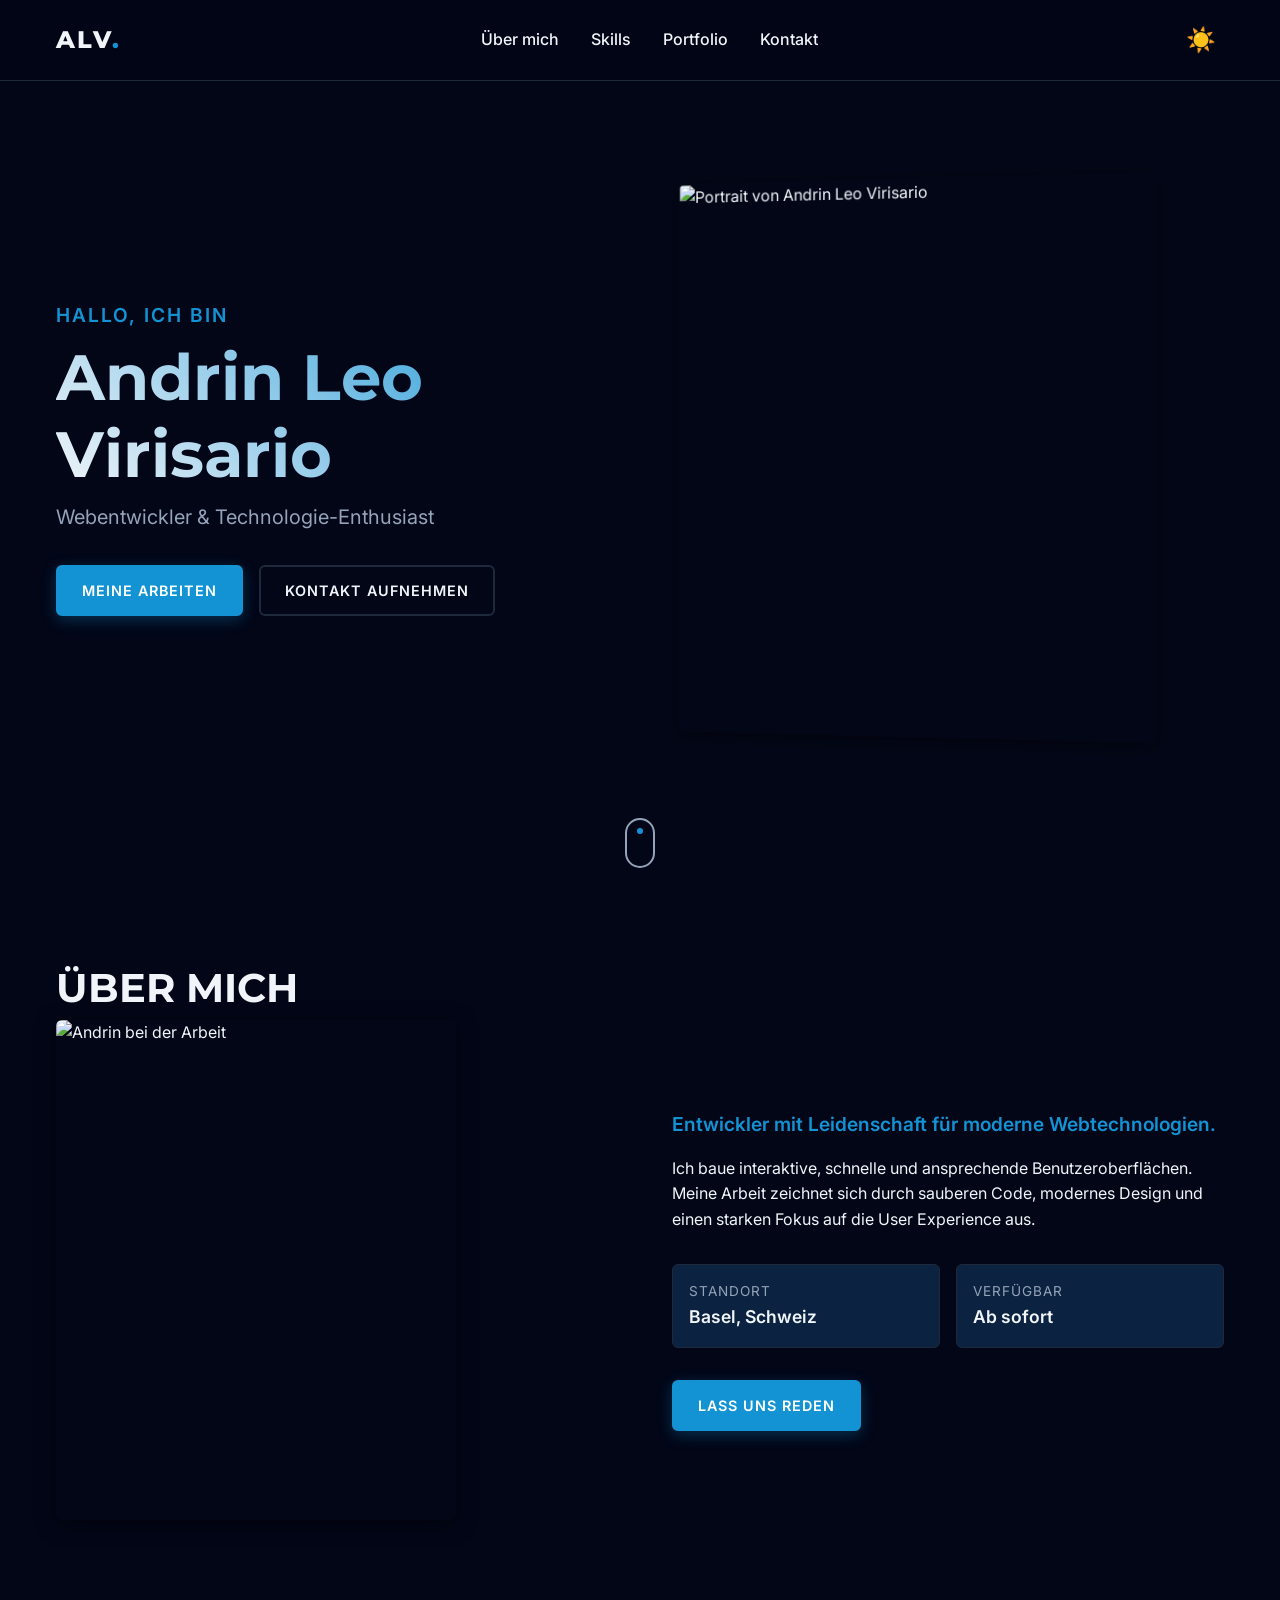
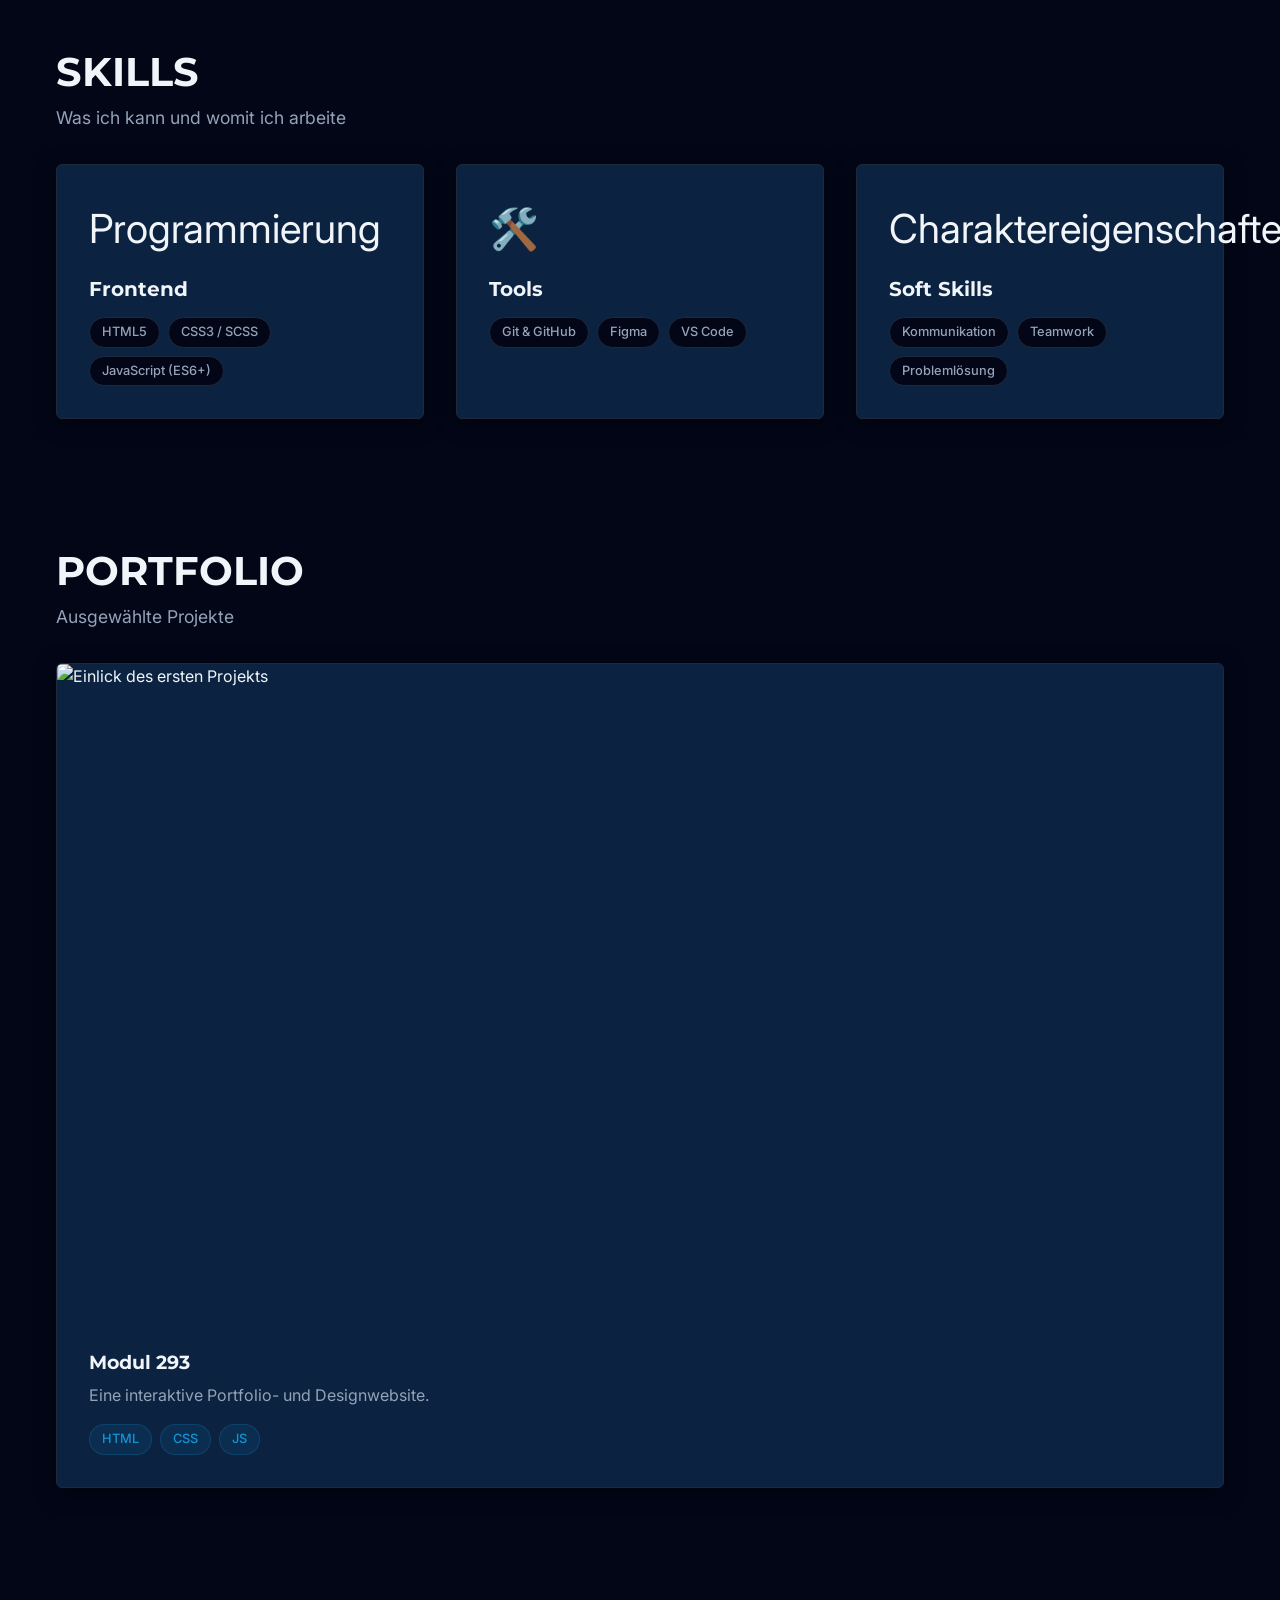
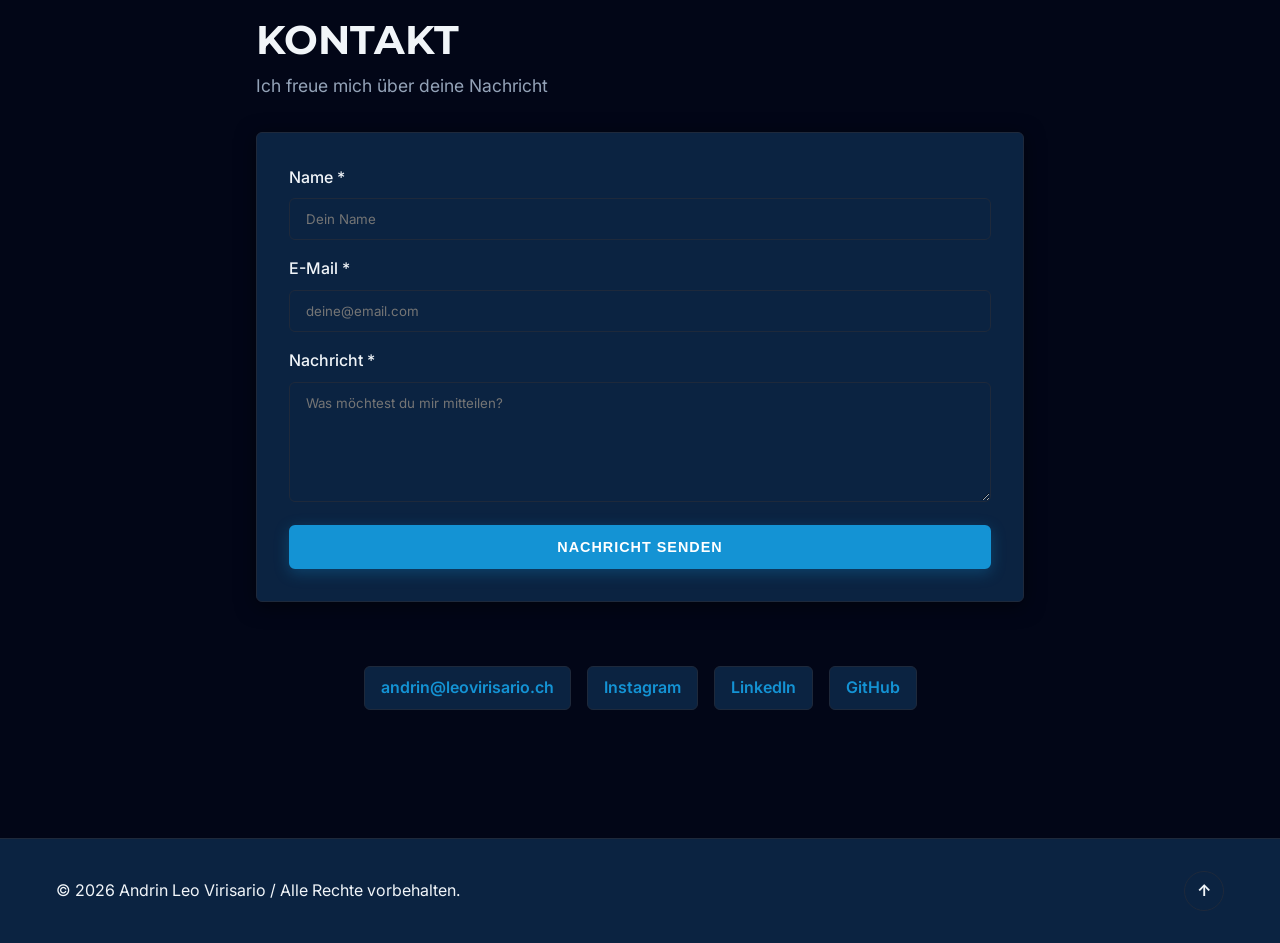
==== index.html @ 6dccd71b "update hero image and adjust styles" ====
<!DOCTYPE html>
<html lang="de">
  <head>
    <meta charset="UTF-8" />
    <meta name="viewport" content="width=device-width, initial-scale=1.0" />
    <meta name="description" content="Portrait Website über Andrin Leo Virisario" />
    <meta name="author" content="Andrin Leo Virisario" />

    <meta property="og:title" content="Andrin Leo Virisario | Portfolio" />
    <meta property="og:description" content="Die Maschine aus der Schweiz!" />
    <meta property="og:image" content="assets/images/icons/og-image.jpg" />
    <meta property="og:type" content="website" />

    <title>Andrin Leo Virisario</title>

    <link rel="preconnect" href="https://fonts.googleapis.com">
    <link rel="preconnect" href="https://fonts.gstatic.com" crossorigin>
    <link href="https://fonts.googleapis.com/css2?family=Inter:wght@400;500;600&family=Montserrat:wght@700;800&display=swap" rel="stylesheet">

    <link rel="icon" href="assets/images/icons/logo.png" />

    <link rel="stylesheet" href="css/base.css" />
    <link rel="stylesheet" href="css/layout.css" />
    <link rel="stylesheet" href="css/components.css" />
    <link rel="stylesheet" href="css/sections.css" />
    <link rel="stylesheet" href="css/animations.css" />
    <link rel="stylesheet" href="css/responsive.css" />
  </head>

  <body data-theme="dark">

    <header class="site-header" id="site-header">
      <nav class="nav" aria-label="Hauptnavigation">
        <a href="#hero" class="nav__logo">ALV</a>
        <ul class="nav__links" role="list">
          <li><a href="#about" class="nav__link">Über mich</a></li>
          <li><a href="#skills" class="nav__link">Skills</a></li>
          <li><a href="#portfolio" class="nav__link">Portfolio</a></li>
          <li><a href="#contact" class="nav__link">Kontakt</a></li>
        </ul>
        <button
          class="nav__theme-toggle"
          aria-label="Theme wechseln"
          id="themeToggle"
        >
          🌙
        </button>
        <button
          class="nav__burger"
          aria-label="Menü öffnen"
          aria-expanded="false"
          id="burgerBtn"
        >
          <span></span><span></span><span></span>
        </button>
      </nav>
    </header>

    <main id="main-content">

      <section class="section section--hero" id="hero" aria-label="Willkommen!">
        <div class="container">
          <div class="hero__content">
            <span class="hero__greeting reveal">Hallo, ich bin</span>
            <h1 class="hero__title reveal reveal--delay-1">
              Andrin Leo Virisario
            </h1>
            <p class="hero__subtitle reveal reveal--delay-2">
              Webentwickler & Technologie-Enthusiast
            </p>
            <div class="hero__actions reveal reveal--delay-3">
              <a href="#portfolio" class="btn btn--primary">Meine Arbeiten</a>
              <a href="#contact" class="btn btn--outline">Kontakt aufnehmen</a>
            </div>
          </div>
          <div class="hero__image reveal reveal--delay-2">
            <img
              src="assets/images/portrait/hero.png"
              alt="Portrait von Andrin Leo Virisario"
              loading="eager"
              width="480"
              height="560"
            />
          </div>
        </div>
        <a
          href="#about"
          class="hero__scroll-hint"
          aria-label="Nach unten scrollen"
        >
          <span class="scroll-arrow"></span>
        </a>
      </section>

      <section class="section section--about" id="about" aria-label="Über mich">
        <div class="container">
          <h2 class="section__title reveal">Über mich</h2>
          <div class="about__grid">
            <div class="about__image reveal">
              <img
                src="assets/images/portrait/about.png"
                alt="Andrin bei der Arbeit"
                loading="lazy"
                width="400"
                height="500"
              />
            </div>
            <div class="about__text reveal reveal--delay-1">
              <p class="about__lead">Entwickler mit Leidenschaft für moderne Webtechnologien.</p>
              <p>
                Ich baue interaktive, schnelle und ansprechende Benutzeroberflächen. Meine Arbeit zeichnet sich durch sauberen Code, modernes Design und einen starken Fokus auf die User Experience aus.
              </p>
              <ul class="about__facts" role="list">
                <li class="about__fact">
                  <span class="about__fact-label">Standort</span>
                  <span class="about__fact-value">Basel, Schweiz</span>
                </li>
                <li class="about__fact">
                  <span class="about__fact-label">Verfügbar</span>
                  <span class="about__fact-value">Ab sofort</span>
                </li>
              </ul>
              <a href="#contact" class="btn btn--primary">Lass uns reden</a>
            </div>
          </div>
        </div>
      </section>

      <section
        class="section section--skills"
        id="skills"
        aria-label="Meine Fähigkeiten"
      >
        <div class="container">
          <h2 class="section__title reveal">Skills</h2>
          <p class="section__subtitle reveal">
            Was ich kann und womit ich arbeite
          </p>
          <div class="skills__grid">
            <article class="skill-card reveal">
              <div class="skill-card__icon" aria-hidden="true">Programmierung</div>
              <h3 class="skill-card__title">Frontend</h3>
              <ul class="skill-card__tags" role="list">
                <li class="tag">HTML5</li>
                <li class="tag">CSS3 / SCSS</li>
                <li class="tag">JavaScript (ES6+)</li>
              </ul>
            </article>

            <article class="skill-card reveal reveal--delay-1">
              <div class="skill-card__icon" aria-hidden="true">🛠️</div>
              <h3 class="skill-card__title">Tools</h3>
              <ul class="skill-card__tags" role="list">
                <li class="tag">Git & GitHub</li>
                <li class="tag">Figma</li>
                <li class="tag">VS Code</li>
              </ul>
            </article>

            <article class="skill-card reveal reveal--delay-2">
              <div class="skill-card__icon" aria-hidden="true">Charaktereigenschaften</div>
              <h3 class="skill-card__title">Soft Skills</h3>
              <ul class="skill-card__tags" role="list">
                <li class="tag">Kommunikation</li>
                <li class="tag">Teamwork</li>
                <li class="tag">Problemlösung</li>
              </ul>
            </article>
          </div>
        </div>
      </section>

      <section
        class="section section--portfolio"
        id="portfolio"
        aria-label="Meine Projekte"
      >
        <div class="container">
          <h2 class="section__title reveal">Portfolio</h2>
          <p class="section__subtitle reveal">Ausgewählte Projekte</p>
          <div class="portfolio__grid">
            <article class="project-card reveal">
              <div class="project-card__image">
                <img
                  src="assets/images/projects/project1.png"
                  alt="Einlick des ersten Projekts"
                  loading="lazy"
                  width="600"
                  height="400"
                />
                <div class="project-card__overlay">
                  <a
                    href="#"
                    class="btn btn--outline btn--small"
                    target="_blank"
                    rel="noopener noreferrer"
                    >Live ansehen</a
                  >
                  <a
                    href="#"
                    class="btn btn--ghost btn--small"
                    target="_blank"
                    rel="noopener noreferrer"
                    >GitHub</a
                  >
                </div>
              </div>
              <div class="project-card__body">
                <h3 class="project-card__title">Modul 293</h3>
                <p class="project-card__desc">
                  Eine interaktive Portfolio- und Designwebsite.
                </p>
                <ul class="project-card__tags" role="list">
                  <li class="tag tag--accent">HTML</li>
                  <li class="tag tag--accent">CSS</li>
                  <li class="tag tag--accent">JS</li>
                </ul>
              </div>
            </article>
          </div>
        </div>
      </section>

      <section
        class="section section--contact"
        id="contact"
        aria-label="Kontaktformular"
      >
        <div class="container container--narrow">
          <h2 class="section__title reveal">Kontakt</h2>
          <p class="section__subtitle reveal">
            Ich freue mich über deine Nachricht
          </p>

          <form class="contact-form reveal" id="contactForm" novalidate>
            <div class="form-group">
              <label class="form-label" for="name">Name *</label>
              <input
                class="form-input"
                type="text"
                id="name"
                name="name"
                required
                autocomplete="name"
                placeholder="Dein Name"
              />
              <span class="form-error" aria-live="polite"></span>
            </div>

            <div class="form-group">
              <label class="form-label" for="email">E-Mail *</label>
              <input
                class="form-input"
                type="email"
                id="email"
                name="email"
                required
                autocomplete="email"
                placeholder="deine@email.com"
              />
              <span class="form-error" aria-live="polite"></span>
            </div>

            <div class="form-group">
              <label class="form-label" for="message">Nachricht *</label>
              <textarea
                class="form-input form-input--textarea"
                id="message"
                name="message"
                required
                rows="5"
                placeholder="Was möchtest du mir mitteilen?"
              ></textarea>
              <span class="form-error" aria-live="polite"></span>
            </div>

            <button
              class="btn btn--primary btn--full"
              type="submit"
              id="submitBtn"
            >
              Nachricht senden
            </button>
            <p class="form-success" id="formSuccess" aria-live="polite" hidden>
              Danke! Ich melde mich bald.
            </p>
          </form>

          <div class="contact__links reveal">
            <a
              href="mailto:andrin@leovirisario.ch"
              class="contact__link"
              aria-label="E-Mail senden"
              >andrin@leovirisario.ch</a
            >
            <a
              href="https://instagram.com/andrinlv"
              class="contact__link"
              target="_blank"
              rel="noopener noreferrer"
              aria-label="Instagram Profil"
              >Instagram</a
            >
            <a
              href="https://linkedin.com/in/andrinlv"
              class="contact__link"
              target="_blank"
              rel="noopener noreferrer"
              aria-label="LinkedIn Profil"
              >LinkedIn</a
            >
            <a
              href="https://github.com/andrinlv"
              class="contact__link"
              target="_blank"
              rel="noopener noreferrer"
              aria-label="GitHub Profil"
              >GitHub</a
            >
          </div>
        </div>
      </section>
    </main>

    <footer class="site-footer">
      <div class="container">
        <p class="site-footer__copy">
          &copy; <span id="currentYear"></span> Andrin Leo Virisario / Alle Rechte vorbehalten.
        </p>
        <a
          href="#hero"
          class="site-footer__back-to-top"
          aria-label="Zurück nach oben"
          >↑</a
        >
      </div>
    </footer>

    <script type="module" src="js/main.js"></script>
  </body>
</html>
---- css/base.css ----
:root {
  /* Helles Theme (Standard) */
  --color-bg: #f8fafc;
  --color-text: #0f172a;
  --color-text-muted: #475569;
  
  /* Farben aus dem ALV-Logo */
  --color-primary: #1493d4; /* Leuchtendes Cyan/Blau */
  --color-primary-dark: #0b7bb5;
  --color-secondary: #0b2341; /* Dunkelblau aus dem Rand */
  
  --color-surface: #ffffff;
  --color-border: #e2e8f0;
  --color-error: #ef4444;
  --color-success: #10b981;

  /* Typografie */
  --font-main: 'Inter', sans-serif;
  --font-heading: 'Montserrat', sans-serif;

  /* Abstände */
  --space-sm: 0.5rem;
  --space-md: 1rem;
  --space-lg: 2rem;
  --space-xl: 4rem;

  /* Layout & Effekte */
  --radius: 6px;
  --shadow: 0 4px 20px rgba(11, 35, 65, 0.08);
  --shadow-hover: 0 10px 25px rgba(20, 147, 212, 0.2);
  --transition: all 0.3s ease;
}

[data-theme="dark"] {
  /* Dunkles Theme (Passt extrem gut zum Logo) */
  --color-bg: #020617; /* Fast Schwarz/Tiefblau */
  --color-text: #f1f5f9;
  --color-text-muted: #94a3b8;
  --color-surface: #0b2341; /* Logo Dunkelblau für Karten */
  --color-border: #1e293b;
  --shadow: 0 4px 20px rgba(0, 0, 0, 0.5);
  --shadow-hover: 0 10px 25px rgba(20, 147, 212, 0.3);
}

* {
  box-sizing: border-box;
  margin: 0;
  padding: 0;
}

html {
  scroll-behavior: smooth;
  scroll-padding-top: 80px; /* Wegen fixed Header */
}

body {
  font-family: var(--font-main);
  background-color: var(--color-bg);
  color: var(--color-text);
  line-height: 1.6;
  transition: background-color var(--transition), color var(--transition);
}

h1, h2, h3, h4 {
  font-family: var(--font-heading);
  line-height: 1.2;
  color: var(--color-text);
}

a {
  color: var(--color-primary);
  text-decoration: none;
  transition: var(--transition);
}

img {
  max-width: 100%;
  height: auto;
  display: block;
}

ul[role="list"] {
  list-style: none;
}
---- css/layout.css ----
.container {
  width: 100%;
  max-width: 1200px;
  margin: 0 auto;
  padding: 0 var(--space-md);
}

.container--narrow {
  max-width: 800px;
}

/* Header & Navigation */
.site-header {
  position: fixed;
  top: 0;
  left: 0;
  width: 100%;
  background: rgba(var(--color-bg), 0.8);
  backdrop-filter: blur(10px);
  -webkit-backdrop-filter: blur(10px);
  border-bottom: 1px solid var(--color-border);
  z-index: 1000;
  transition: background-color var(--transition);
}

[data-theme="dark"] .site-header {
  background: rgba(2, 6, 23, 0.85); /* Hardcoded für besseren Blur im Darkmode */
}

.nav {
  display: flex;
  align-items: center;
  justify-content: space-between;
  height: 80px;
  max-width: 1200px;
  margin: 0 auto;
  padding: 0 var(--space-md);
}

.nav__logo {
  font-family: var(--font-heading);
  font-size: 1.5rem;
  font-weight: 800;
  color: var(--color-text);
  text-transform: uppercase;
  letter-spacing: 2px;
}

.nav__logo::after {
  content: '.';
  color: var(--color-primary);
}

.nav__links {
  display: flex;
  gap: var(--space-lg);
}

.nav__link {
  color: var(--color-text);
  font-weight: 500;
  position: relative;
}

.nav__link::after {
  content: '';
  position: absolute;
  width: 0;
  height: 2px;
  bottom: -4px;
  left: 0;
  background-color: var(--color-primary);
  transition: var(--transition);
}

.nav__link:hover::after {
  width: 100%;
}

.nav__theme-toggle {
  background: none;
  border: none;
  font-size: 1.5rem;
  cursor: pointer;
  padding: var(--space-sm);
  color: var(--color-text);
  transition: transform var(--transition);
}

.nav__theme-toggle:hover {
  transform: rotate(15deg) scale(1.1);
}

.nav__burger {
  display: none;
  background: none;
  border: none;
  cursor: pointer;
  padding: 0.5rem;
  z-index: 1001;
}

.nav__burger span {
  display: block;
  width: 25px;
  height: 2px;
  background-color: var(--color-text);
  margin: 5px 0;
  transition: var(--transition);
}

/* Footer */
.site-footer {
  background-color: var(--color-surface);
  border-top: 1px solid var(--color-border);
  padding: var(--space-lg) 0;
  text-align: center;
  margin-top: var(--space-xl);
}

.site-footer .container {
  display: flex;
  justify-content: space-between;
  align-items: center;
  flex-wrap: wrap;
  gap: var(--space-md);
}

.site-footer__back-to-top {
  display: inline-flex;
  align-items: center;
  justify-content: center;
  width: 40px;
  height: 40px;
  background: var(--color-surface);
  border: 1px solid var(--color-border);
  border-radius: 50%;
  color: var(--color-text);
  font-weight: bold;
}

.site-footer__back-to-top:hover {
  background: var(--color-primary);
  color: #fff;
  border-color: var(--color-primary);
}

/* Header, wenn gescrollt wurde */
.site-header--scrolled {
  box-shadow: 0 4px 20px rgba(0, 0, 0, 0.1);
}

/* Aktiver Link in der Navigation */
.nav__link--active::after {
  width: 100%;
}
.nav__link--active {
  color: var(--color-primary);
}

/* Scrollen verhindern, wenn Mobile Menü offen ist */
body.menu-open {
  overflow: hidden;
}
---- css/components.css ----
/* Buttons */
.btn {
  display: inline-flex;
  align-items: center;
  justify-content: center;
  padding: 0.75rem 1.5rem;
  font-weight: 600;
  border-radius: var(--radius);
  cursor: pointer;
  transition: var(--transition);
  text-transform: uppercase;
  letter-spacing: 1px;
  font-size: 0.9rem;
}

.btn--primary {
  background-color: var(--color-primary);
  color: #ffffff;
  border: 2px solid var(--color-primary);
  box-shadow: 0 4px 15px rgba(20, 147, 212, 0.3);
}

.btn--primary:hover {
  background-color: transparent;
  color: var(--color-primary);
  box-shadow: none;
}

.btn--outline {
  background-color: transparent;
  color: var(--color-text);
  border: 2px solid var(--color-border);
}

.btn--outline:hover {
  border-color: var(--color-primary);
  color: var(--color-primary);
}

.btn--ghost {
  background: rgba(255, 255, 255, 0.1);
  color: #fff;
  backdrop-filter: blur(4px);
}

.btn--ghost:hover {
  background: var(--color-primary);
}

.btn--small {
  padding: 0.5rem 1rem;
  font-size: 0.8rem;
}

.btn--full {
  width: 100%;
}

/* Tags */
.tag {
  background-color: var(--color-bg);
  color: var(--color-text-muted);
  padding: 0.25rem 0.75rem;
  border-radius: 20px;
  font-size: 0.8rem;
  font-weight: 500;
  border: 1px solid var(--color-border);
}

.tag--accent {
  background-color: rgba(20, 147, 212, 0.1);
  color: var(--color-primary);
  border-color: rgba(20, 147, 212, 0.2);
}

/* Formulare */
.form-group {
  margin-bottom: var(--space-md);
}

.form-label {
  display: block;
  margin-bottom: 0.5rem;
  font-weight: 500;
  color: var(--color-text);
}

.form-input {
  width: 100%;
  padding: 0.75rem 1rem;
  background-color: var(--color-surface);
  border: 1px solid var(--color-border);
  border-radius: var(--radius);
  color: var(--color-text);
  font-family: var(--font-main);
  transition: var(--transition);
}

.form-input:focus {
  outline: none;
  border-color: var(--color-primary);
  box-shadow: 0 0 0 3px rgba(20, 147, 212, 0.2);
}

.form-input--textarea {
  resize: vertical;
  min-height: 120px;
}

.form-error {
  color: var(--color-error);
  font-size: 0.85rem;
  margin-top: 0.25rem;
  display: block;
}
---- css/sections.css ----
.section {
  padding: var(--space-xl) 0;
}

.section__title {
  font-size: 2.5rem;
  margin-bottom: var(--space-sm);
  text-transform: uppercase;
}

.section__subtitle {
  color: var(--color-text-muted);
  font-size: 1.1rem;
  margin-bottom: var(--space-lg);
}

/* Hero Section */
.section--hero {
  min-height: 100vh;
  display: flex;
  align-items: center;
  position: relative;
  padding-top: 80px;
}

.section--hero .container {
  display: grid;
  grid-template-columns: 1fr 1fr;
  gap: var(--space-xl);
  align-items: center;
}

.hero__greeting {
  color: var(--color-primary);
  font-weight: 600;
  font-size: 1.2rem;
  display: block;
  margin-bottom: 0.5rem;
  text-transform: uppercase;
  letter-spacing: 2px;
}

.hero__title {
  font-size: clamp(2.5rem, 5vw, 4.5rem);
  margin-bottom: var(--space-sm);
  background: linear-gradient(45deg, var(--color-text), var(--color-primary));
  -webkit-background-clip: text;
  -webkit-text-fill-color: transparent;
}

.hero__subtitle {
  font-size: 1.25rem;
  color: var(--color-text-muted);
  margin-bottom: var(--space-lg);
  max-width: 500px;
}

.hero__actions {
  display: flex;
  gap: var(--space-md);
}

.hero__image img {
  border-radius: var(--radius);
  box-shadow: var(--shadow);
  transform: perspective(1000px) rotateY(-5deg);
  transition: var(--transition);
  border: 2px solid transparent;
}

.hero__image:hover img {
  transform: perspective(1000px) rotateY(0deg) scale(1.02);
  border-color: var(--color-primary);
}

.scroll-arrow {
  position: absolute;
  bottom: 2rem;
  left: 50%;
  transform: translateX(-50%);
  width: 30px;
  height: 50px;
  border: 2px solid var(--color-text-muted);
  border-radius: 15px;
}

.scroll-arrow::before {
  content: '';
  position: absolute;
  top: 8px;
  left: 50%;
  width: 6px;
  height: 6px;
  background: var(--color-primary);
  border-radius: 50%;
  transform: translateX(-50%);
  animation: scrollBounce 2s infinite;
}

/* About Section */
.about__grid {
  display: grid;
  grid-template-columns: 1fr 1fr;
  gap: var(--space-xl);
  align-items: center;
}

.about__image img {
  border-radius: var(--radius);
  box-shadow: var(--shadow);
}

.about__lead {
  font-size: 1.2rem;
  font-weight: 600;
  color: var(--color-primary);
  margin-bottom: var(--space-md);
}

.about__facts {
  margin: var(--space-lg) 0;
  display: grid;
  grid-template-columns: 1fr 1fr;
  gap: var(--space-md);
}

.about__fact {
  display: flex;
  flex-direction: column;
  padding: var(--space-md);
  background: var(--color-surface);
  border-radius: var(--radius);
  border: 1px solid var(--color-border);
}

.about__fact-label {
  font-size: 0.85rem;
  color: var(--color-text-muted);
  text-transform: uppercase;
  letter-spacing: 1px;
}

.about__fact-value {
  font-weight: 600;
  font-size: 1.1rem;
}

/* Skills Section */
.skills__grid {
  display: grid;
  grid-template-columns: repeat(auto-fit, minmax(280px, 1fr));
  gap: var(--space-lg);
}

.skill-card {
  background: var(--color-surface);
  padding: var(--space-lg);
  border-radius: var(--radius);
  border: 1px solid var(--color-border);
  box-shadow: var(--shadow);
  transition: var(--transition);
}

.skill-card:hover {
  transform: translateY(-10px);
  box-shadow: var(--shadow-hover);
  border-color: var(--color-primary);
}

.skill-card__icon {
  font-size: 2.5rem;
  margin-bottom: var(--space-md);
}

.skill-card__title {
  margin-bottom: var(--space-md);
  font-size: 1.25rem;
}

.skill-card__tags {
  display: flex;
  flex-wrap: wrap;
  gap: var(--space-sm);
}

/* Portfolio Section */
.portfolio__grid {
  display: grid;
  grid-template-columns: repeat(auto-fit, minmax(320px, 1fr));
  gap: var(--space-lg);
}

.project-card {
  background: var(--color-surface);
  border-radius: var(--radius);
  overflow: hidden;
  border: 1px solid var(--color-border);
  box-shadow: var(--shadow);
  transition: var(--transition);
}

.project-card:hover {
  transform: translateY(-10px);
  box-shadow: var(--shadow-hover);
}

.project-card__image {
  position: relative;
  overflow: hidden;
  aspect-ratio: 16/9;
}

.project-card__image img {
  width: 100%;
  height: 100%;
  object-fit: cover;
  transition: transform 0.5s ease;
}

.project-card:hover .project-card__image img {
  transform: scale(1.05);
}

.project-card__overlay {
  position: absolute;
  inset: 0;
  background: rgba(11, 35, 65, 0.9); /* Dunkelblau aus dem Logo */
  display: flex;
  align-items: center;
  justify-content: center;
  gap: var(--space-md);
  opacity: 0;
  transition: var(--transition);
}

.project-card:hover .project-card__overlay {
  opacity: 1;
}

.project-card__body {
  padding: var(--space-lg);
}

.project-card__title {
  margin-bottom: 0.5rem;
}

.project-card__desc {
  color: var(--color-text-muted);
  margin-bottom: var(--space-md);
}

.project-card__tags {
  display: flex;
  flex-wrap: wrap;
  gap: var(--space-sm);
}

/* Contact Section */
.contact-form {
  background: var(--color-surface);
  padding: var(--space-lg);
  border-radius: var(--radius);
  border: 1px solid var(--color-border);
  box-shadow: var(--shadow);
  margin-bottom: var(--space-xl);
}

.contact__links {
  display: flex;
  justify-content: center;
  gap: var(--space-md);
  flex-wrap: wrap;
}

.contact__link {
  font-weight: 600;
  padding: 0.5rem 1rem;
  border-radius: var(--radius);
  background: var(--color-surface);
  border: 1px solid var(--color-border);
}

.contact__link:hover {
  background: var(--color-primary);
  color: #fff;
  border-color: var(--color-primary);
}
---- css/animations.css ----
@keyframes scrollBounce {
  0%, 20%, 50%, 80%, 100% { transform: translate(-50%, 0); }
  40% { transform: translate(-50%, 15px); }
  60% { transform: translate(-50%, 7px); }
}

/* * JS Logik: Dein JS (in animations.js) sollte den Elementen mit der Klasse .reveal 
 * eine weitere Klasse (z.B. .active) hinzufügen, sobald sie in den Viewport scrollen.
 */
.reveal {
  opacity: 0;
  transform: translateY(30px);
  transition: all 0.8s cubic-bezier(0.5, 0, 0, 1);
}

.reveal.active {
  opacity: 1;
  transform: translateY(0);
}

.reveal--delay-1 { transition-delay: 0.1s; }
.reveal--delay-2 { transition-delay: 0.2s; }
.reveal--delay-3 { transition-delay: 0.3s; }
---- css/responsive.css ----
@media (max-width: 992px) {
  .section--hero .container,
  .about__grid {
    grid-template-columns: 1fr;
    text-align: center;
  }
  
  .hero__actions {
    justify-content: center;
  }
  
  .hero__image {
    max-width: 500px;
    margin: 0 auto;
  }
}

@media (max-width: 768px) {
  .nav__burger {
    display: block;
  }
  
  .nav__links {
    position: fixed;
    top: 80px;
    left: -100%;
    width: 100%;
    height: calc(100vh - 80px);
    background: var(--color-surface);
    flex-direction: column;
    align-items: center;
    justify-content: center;
    transition: var(--transition);
  }
  
  /* Wird via JS getoggled: document.querySelector('.nav__links').classList.toggle('nav-active') */
  .nav__links.nav-active {
    left: 0;
  }
  
  .section__title {
    font-size: 2rem;
  }
  
  .hero__title {
    font-size: 2.5rem;
  }
}
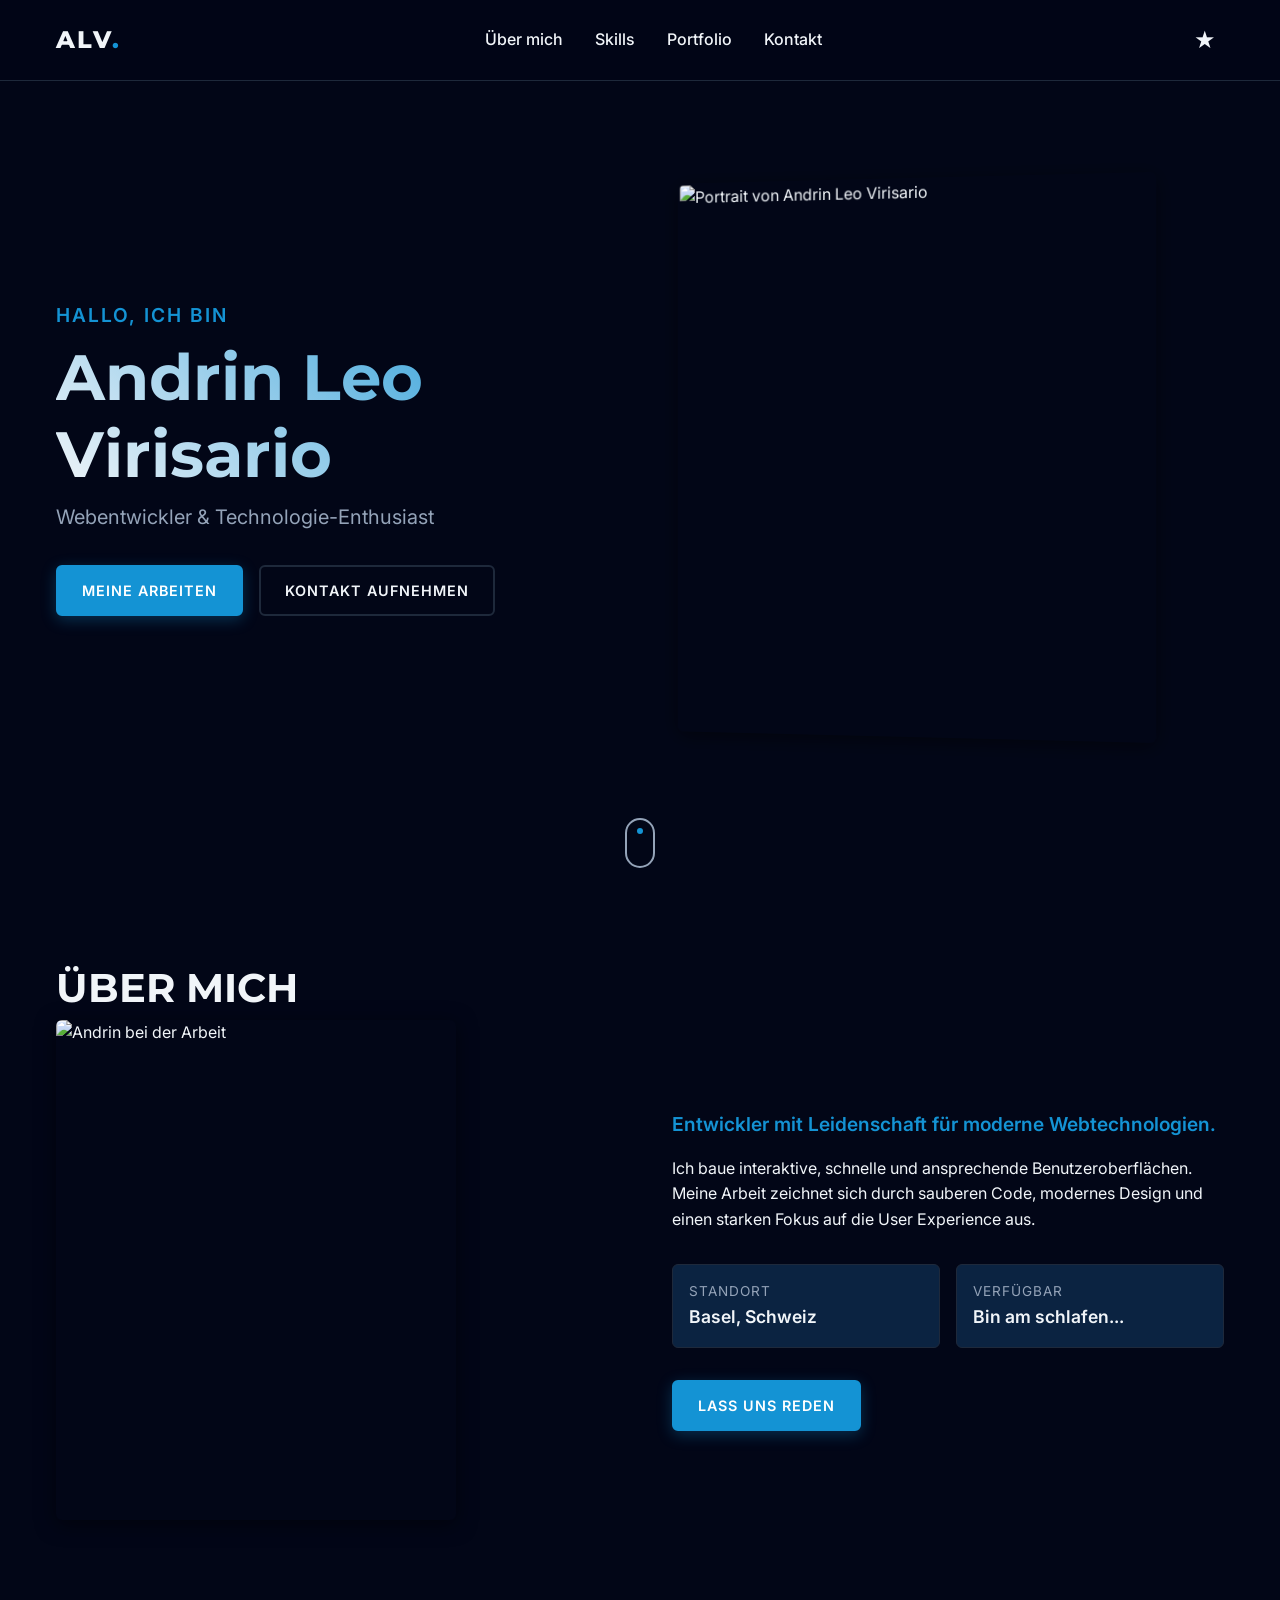
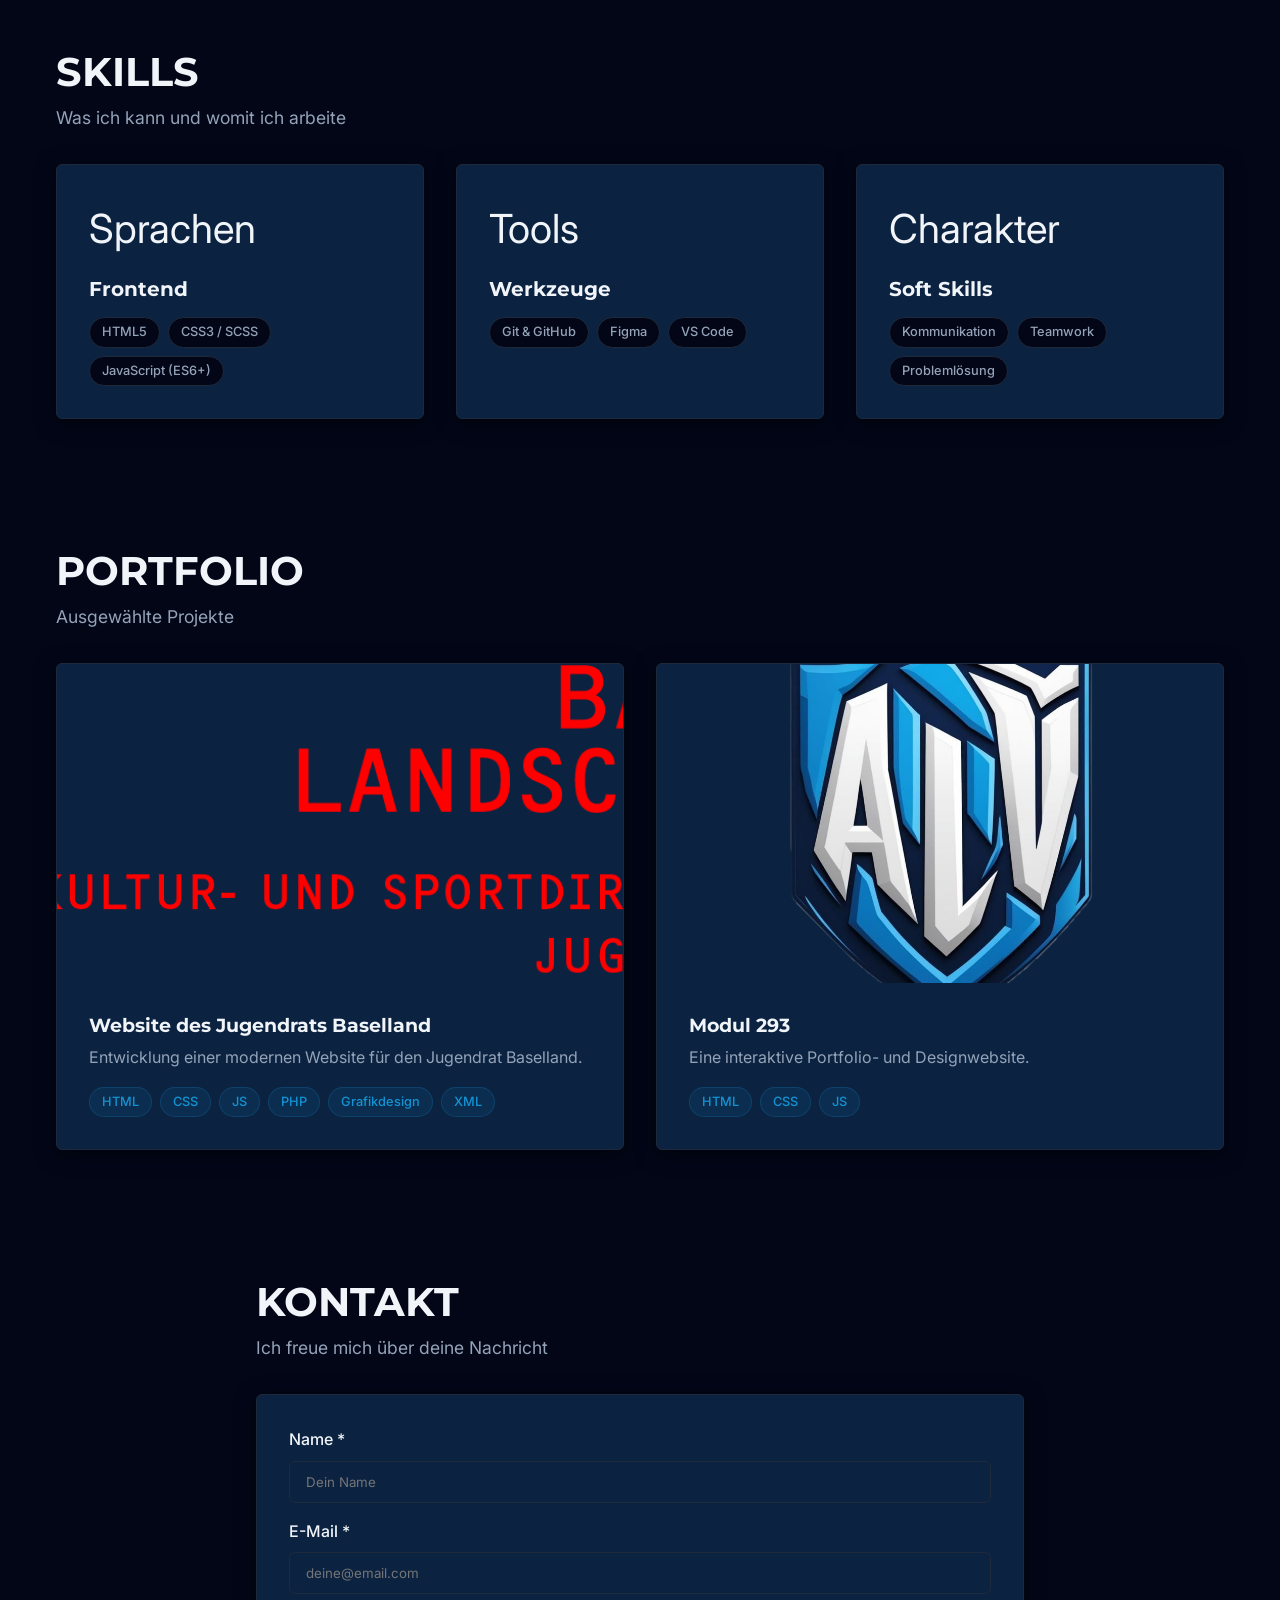
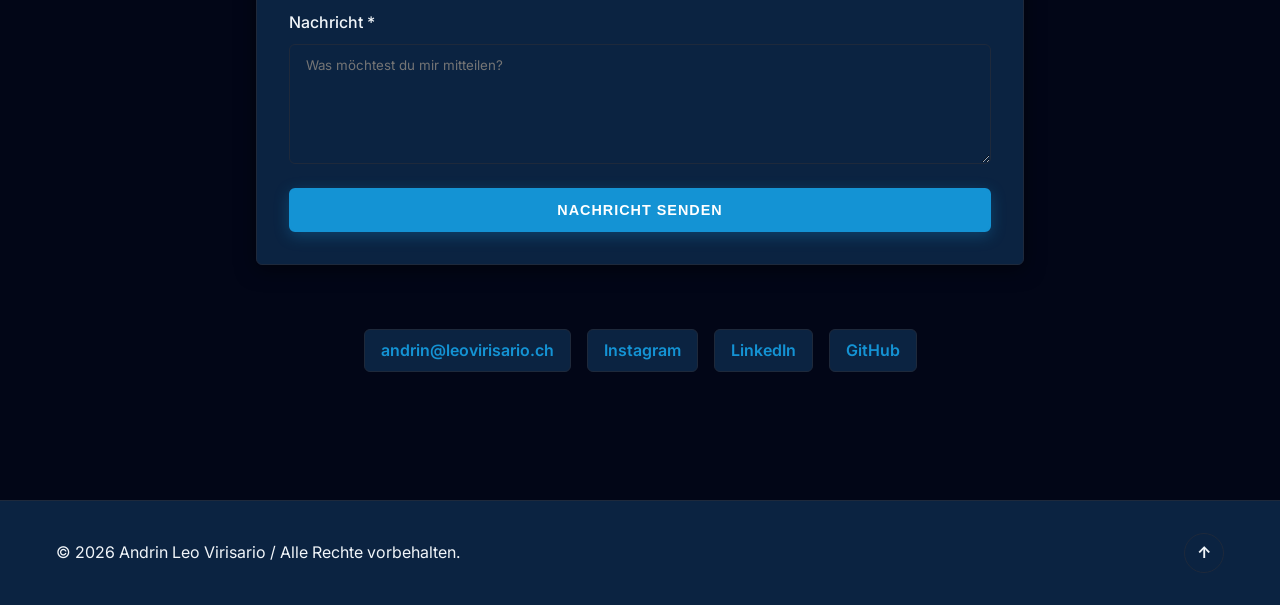
==== commit b674d4d9: "updated: assets/images/portrait/about.png" ====
--- a/index.html
+++ b/index.html
@@ -117,7 +117,7 @@
                 </li>
                 <li class="about__fact">
                   <span class="about__fact-label">Verfügbar</span>
-                  <span class="about__fact-value">Ab sofort</span>
+                  <span class="about__fact-value">Bin am schlafen...</span>
                 </li>
               </ul>
               <a href="#contact" class="btn btn--primary">Lass uns reden</a>
@@ -138,7 +138,7 @@
           </p>
           <div class="skills__grid">
             <article class="skill-card reveal">
-              <div class="skill-card__icon" aria-hidden="true">Programmierung</div>
+              <div class="skill-card__icon" aria-hidden="true">Sprachen</div>
               <h3 class="skill-card__title">Frontend</h3>
               <ul class="skill-card__tags" role="list">
                 <li class="tag">HTML5</li>
@@ -148,8 +148,8 @@
             </article>
 
             <article class="skill-card reveal reveal--delay-1">
-              <div class="skill-card__icon" aria-hidden="true">🛠️</div>
-              <h3 class="skill-card__title">Tools</h3>
+              <div class="skill-card__icon" aria-hidden="true">Tools</div>
+              <h3 class="skill-card__title">Werkzeuge</h3>
               <ul class="skill-card__tags" role="list">
                 <li class="tag">Git & GitHub</li>
                 <li class="tag">Figma</li>
@@ -158,7 +158,7 @@
             </article>
 
             <article class="skill-card reveal reveal--delay-2">
-              <div class="skill-card__icon" aria-hidden="true">Charaktereigenschaften</div>
+              <div class="skill-card__icon" aria-hidden="true">Charakter</div>
               <h3 class="skill-card__title">Soft Skills</h3>
               <ul class="skill-card__tags" role="list">
                 <li class="tag">Kommunikation</li>
@@ -170,56 +170,95 @@
         </div>
       </section>
 
-      <section
-        class="section section--portfolio"
-        id="portfolio"
-        aria-label="Meine Projekte"
-      >
-        <div class="container">
-          <h2 class="section__title reveal">Portfolio</h2>
-          <p class="section__subtitle reveal">Ausgewählte Projekte</p>
-          <div class="portfolio__grid">
-            <article class="project-card reveal">
-              <div class="project-card__image">
-                <img
-                  src="assets/images/projects/project1.png"
-                  alt="Einlick des ersten Projekts"
-                  loading="lazy"
-                  width="600"
-                  height="400"
-                />
-                <div class="project-card__overlay">
-                  <a
-                    href="#"
-                    class="btn btn--outline btn--small"
-                    target="_blank"
-                    rel="noopener noreferrer"
-                    >Live ansehen</a
-                  >
-                  <a
-                    href="#"
-                    class="btn btn--ghost btn--small"
-                    target="_blank"
-                    rel="noopener noreferrer"
-                    >GitHub</a
-                  >
-                </div>
-              </div>
-              <div class="project-card__body">
-                <h3 class="project-card__title">Modul 293</h3>
-                <p class="project-card__desc">
-                  Eine interaktive Portfolio- und Designwebsite.
-                </p>
-                <ul class="project-card__tags" role="list">
-                  <li class="tag tag--accent">HTML</li>
-                  <li class="tag tag--accent">CSS</li>
-                  <li class="tag tag--accent">JS</li>
-                </ul>
-              </div>
-            </article>
-          </div>
-        </div>
-      </section>
+      <section class="section section--portfolio" id="portfolio" aria-label="Meine Projekte">
+  <div class="container">
+    <h2 class="section__title reveal">Portfolio</h2>
+    <p class="section__subtitle reveal">Ausgewählte Projekte</p>
+    
+    <div class="portfolio__grid">
+      
+      <article class="project-card reveal">
+        <div class="project-card__image">
+          <img
+            src="assets/images/projects/project1.png"
+            alt="Einblick des ersten Projekts"
+            loading="lazy"
+            width="600"
+            height="400"
+          />
+          <div class="project-card__overlay">
+            <a
+              href="https://www.jugendrat-bl.ch"
+              class="btn btn--outline btn--small"
+              target="_blank"
+              rel="noopener noreferrer"
+              >Live ansehen</a
+            >
+            <a
+              href="https://github.com/dein-benutzername/projekt-repo"
+              class="btn btn--ghost btn--small"
+              target="_blank"
+              rel="noopener noreferrer"
+              >GitHub</a
+            >
+          </div>
+        </div>
+        <div class="project-card__body">
+          <h3 class="project-card__title">Website des Jugendrats Baselland</h3>
+          <p class="project-card__desc">
+            Entwicklung einer modernen Website für den Jugendrat Baselland.
+          </p>
+          <ul class="project-card__tags" role="list">
+            <li class="tag tag--accent">HTML</li>
+            <li class="tag tag--accent">CSS</li>
+            <li class="tag tag--accent">JS</li>
+            <li class="tag tag--accent">PHP</li>
+            <li class="tag tag--accent">Grafikdesign</li>
+            <li class="tag tag--accent">XML</li>
+          </ul>
+        </div>
+      </article>
+
+      <article class="project-card reveal">
+        <div class="project-card__image">
+          <img
+            src="assets/images/projects/project2.png"
+            alt="Einblick des zweiten Projekts"
+            loading="lazy"
+            width="600"
+            height="400"
+          />
+          <div class="project-card__overlay">
+            <a
+              href="#"
+              class="btn btn--outline btn--small"
+              target="_blank"
+              rel="noopener noreferrer"
+              >Live ansehen</a
+            >
+            <a
+              href="#"
+              class="btn btn--ghost btn--small"
+              target="_blank"
+              rel="noopener noreferrer"
+              >GitHub</a
+            >
+          </div>
+        </div>
+        <div class="project-card__body">
+          <h3 class="project-card__title">Modul 293</h3>
+          <p class="project-card__desc">
+            Eine interaktive Portfolio- und Designwebsite.
+          </p>
+          <ul class="project-card__tags" role="list">
+            <li class="tag tag--accent">HTML</li>
+            <li class="tag tag--accent">CSS</li>
+            <li class="tag tag--accent">JS</li>
+          </ul>
+        </div>
+      </article>
+
+    </div> </div> </section>
 
       <section
         class="section section--contact"
--- a/css/base.css
+++ b/css/base.css
@@ -4,10 +4,10 @@
   --color-text: #0f172a;
   --color-text-muted: #475569;
   
-  /* Farben aus dem ALV-Logo */
+  /* Farben */
   --color-primary: #1493d4; /* Leuchtendes Cyan/Blau */
   --color-primary-dark: #0b7bb5;
-  --color-secondary: #0b2341; /* Dunkelblau aus dem Rand */
+  --color-secondary: #0b2341; /* Dunkelblau */
   
   --color-surface: #ffffff;
   --color-border: #e2e8f0;
@@ -31,12 +31,12 @@
   --transition: all 0.3s ease;
 }
 
-[data-theme="dark"] {
-  /* Dunkles Theme (Passt extrem gut zum Logo) */
-  --color-bg: #020617; /* Fast Schwarz/Tiefblau */
+[data-theme="dark"] { 
+  /* Dunkles Theme */
+  --color-bg: #020617; /* Schwarz/Tiefblau */
   --color-text: #f1f5f9;
   --color-text-muted: #94a3b8;
-  --color-surface: #0b2341; /* Logo Dunkelblau für Karten */
+  --color-surface: #0b2341; /* Dunkelblau für Karten */
   --color-border: #1e293b;
   --shadow: 0 4px 20px rgba(0, 0, 0, 0.5);
   --shadow-hover: 0 10px 25px rgba(20, 147, 212, 0.3);
--- a/css/animations.css
+++ b/css/animations.css
@@ -4,8 +4,8 @@
   60% { transform: translate(-50%, 7px); }
 }
 
-/* * JS Logik: Dein JS (in animations.js) sollte den Elementen mit der Klasse .reveal 
- * eine weitere Klasse (z.B. .active) hinzufügen, sobald sie in den Viewport scrollen.
+/* * JS Logik: Das JS in animations.js sollte den Elementen mit der Klasse .reveal 
+ * eine weitere Klasse (z.B. .active) hinzufügen, sobald in den Viewport gescrolled wird.
  */
 .reveal {
   opacity: 0;
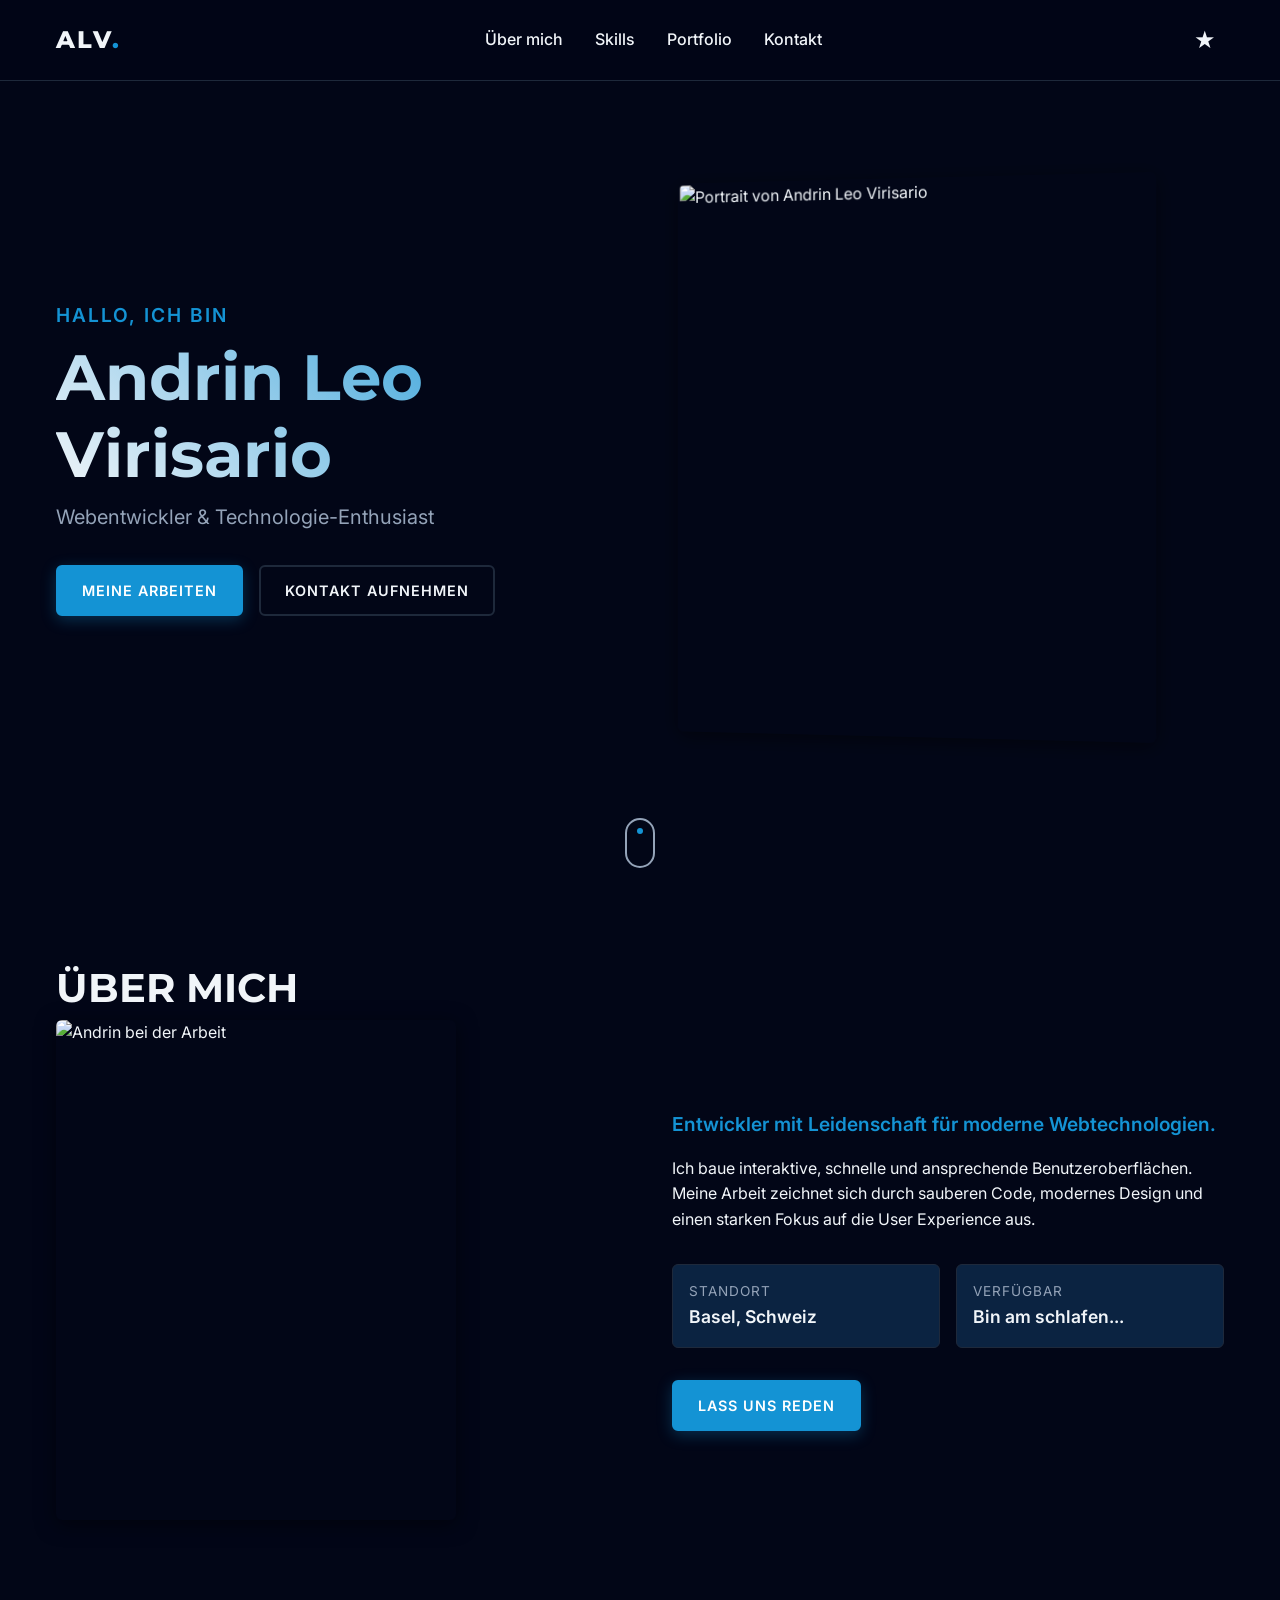
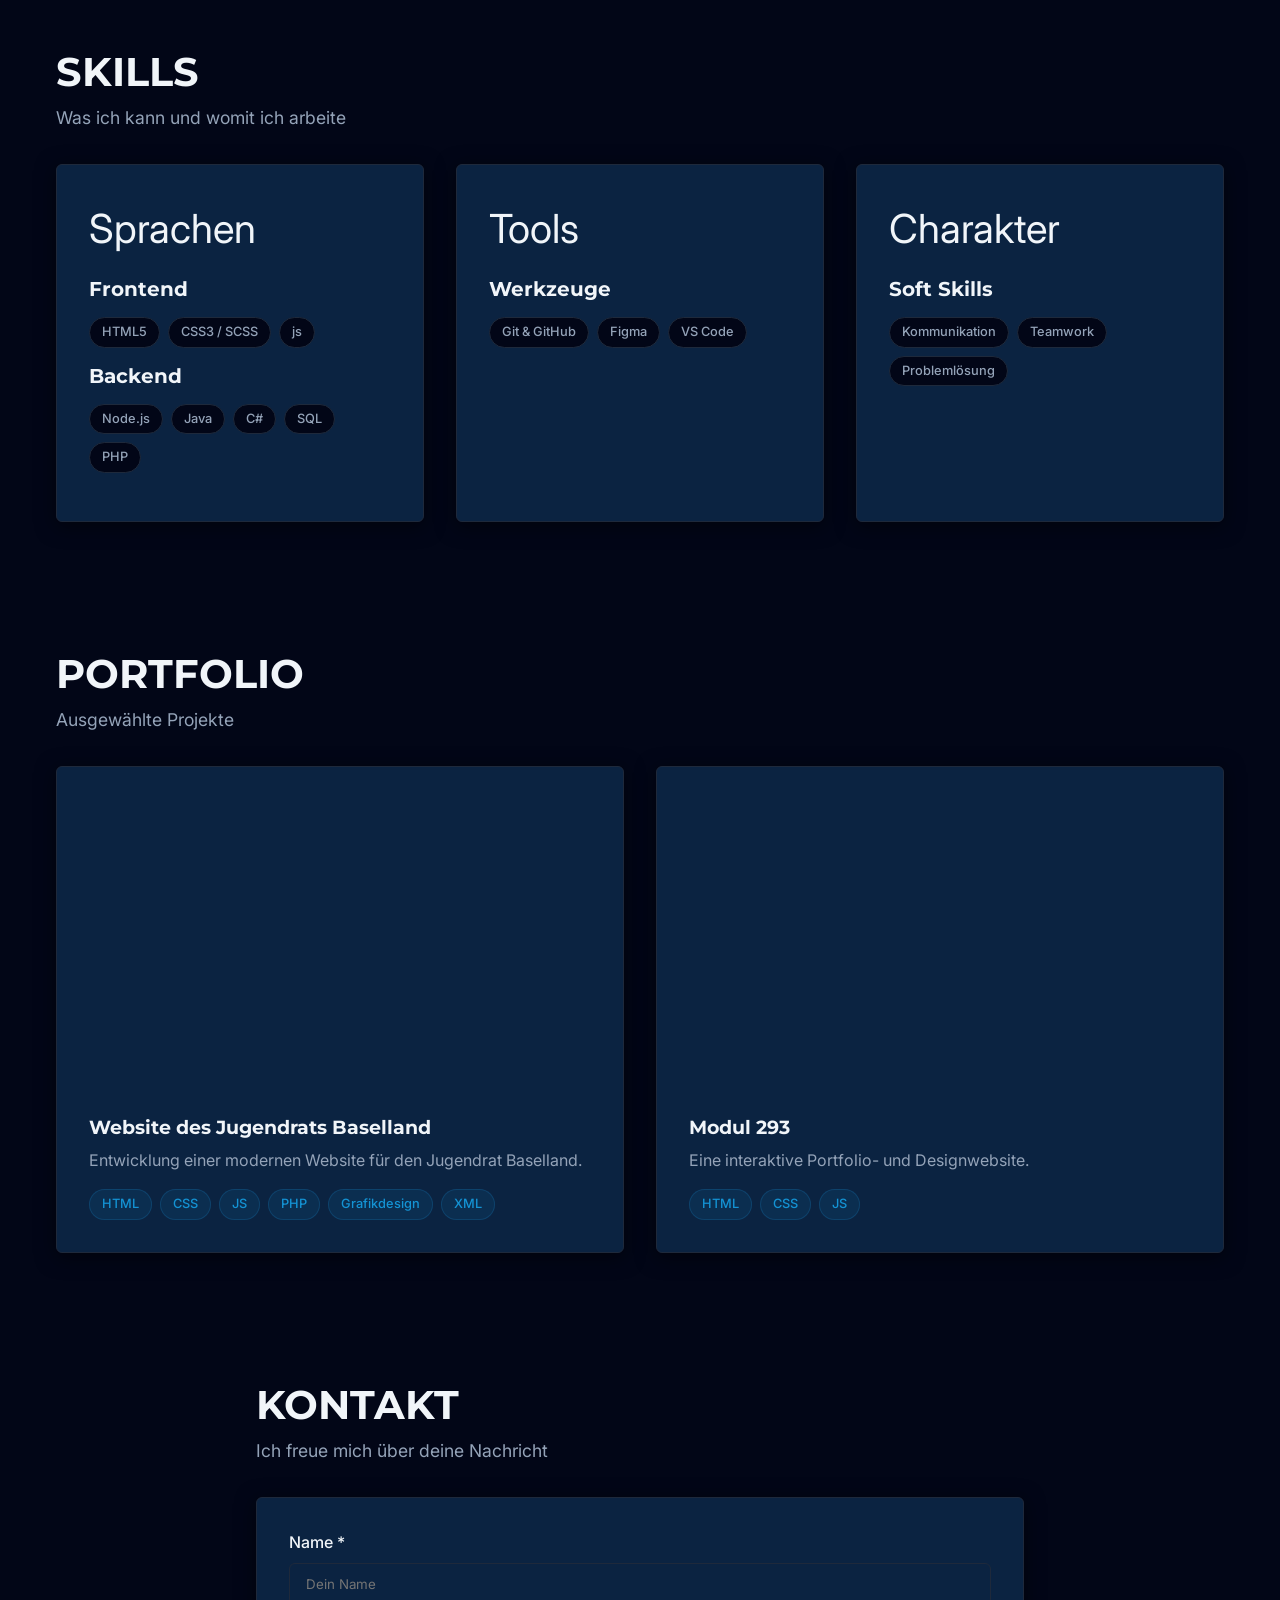
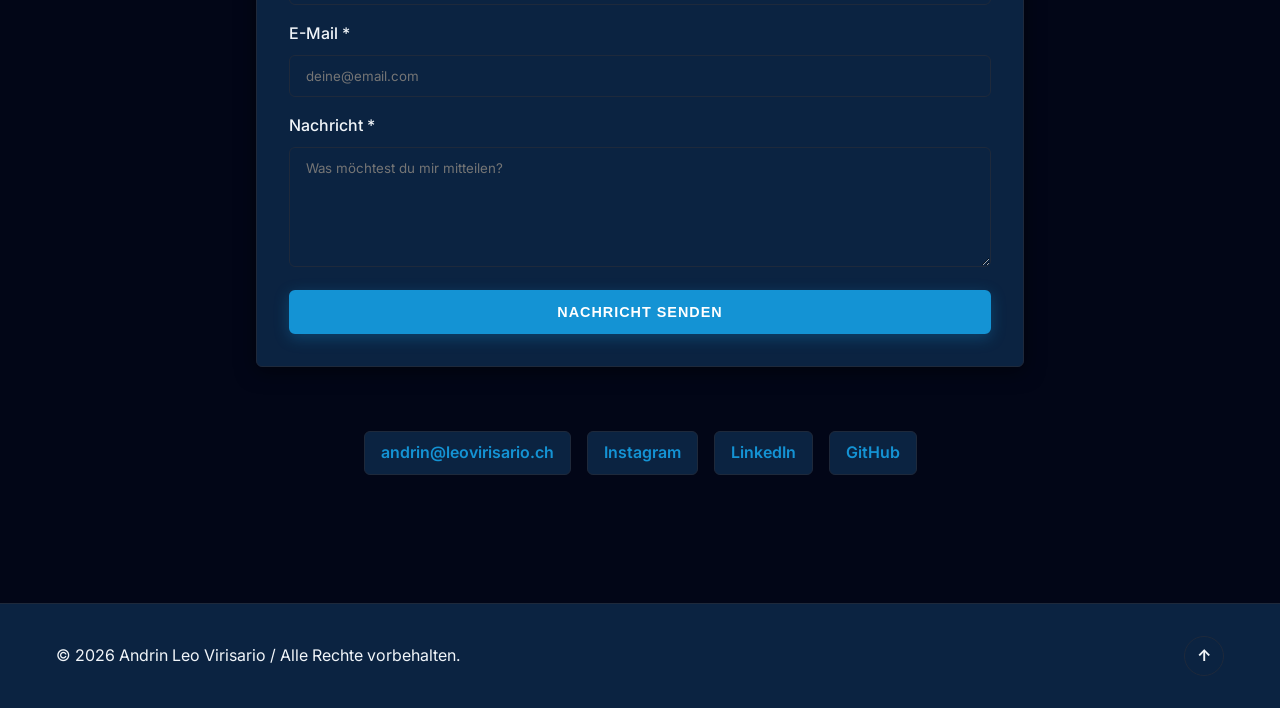
==== commit 70a8a44a: "update project images to mp4 format" ====
--- a/index.html
+++ b/index.html
@@ -3,7 +3,10 @@
   <head>
     <meta charset="UTF-8" />
     <meta name="viewport" content="width=device-width, initial-scale=1.0" />
-    <meta name="description" content="Portrait Website über Andrin Leo Virisario" />
+    <meta
+      name="description"
+      content="Portrait Website über Andrin Leo Virisario"
+    />
     <meta name="author" content="Andrin Leo Virisario" />
 
     <meta property="og:title" content="Andrin Leo Virisario | Portfolio" />
@@ -13,9 +16,12 @@
 
     <title>Andrin Leo Virisario</title>
 
-    <link rel="preconnect" href="https://fonts.googleapis.com">
-    <link rel="preconnect" href="https://fonts.gstatic.com" crossorigin>
-    <link href="https://fonts.googleapis.com/css2?family=Inter:wght@400;500;600&family=Montserrat:wght@700;800&display=swap" rel="stylesheet">
+    <link rel="preconnect" href="https://fonts.googleapis.com" />
+    <link rel="preconnect" href="https://fonts.gstatic.com" crossorigin />
+    <link
+      href="https://fonts.googleapis.com/css2?family=Inter:wght@400;500;600&family=Montserrat:wght@700;800&display=swap"
+      rel="stylesheet"
+    />
 
     <link rel="icon" href="assets/images/icons/logo.png" />
 
@@ -28,7 +34,6 @@
   </head>
 
   <body data-theme="dark">
-
     <header class="site-header" id="site-header">
       <nav class="nav" aria-label="Hauptnavigation">
         <a href="#hero" class="nav__logo">ALV</a>
@@ -57,7 +62,6 @@
     </header>
 
     <main id="main-content">
-
       <section class="section section--hero" id="hero" aria-label="Willkommen!">
         <div class="container">
           <div class="hero__content">
@@ -106,9 +110,14 @@
               />
             </div>
             <div class="about__text reveal reveal--delay-1">
-              <p class="about__lead">Entwickler mit Leidenschaft für moderne Webtechnologien.</p>
+              <p class="about__lead">
+                Entwickler mit Leidenschaft für moderne Webtechnologien.
+              </p>
               <p>
-                Ich baue interaktive, schnelle und ansprechende Benutzeroberflächen. Meine Arbeit zeichnet sich durch sauberen Code, modernes Design und einen starken Fokus auf die User Experience aus.
+                Ich baue interaktive, schnelle und ansprechende
+                Benutzeroberflächen. Meine Arbeit zeichnet sich durch sauberen
+                Code, modernes Design und einen starken Fokus auf die User
+                Experience aus.
               </p>
               <ul class="about__facts" role="list">
                 <li class="about__fact">
@@ -143,7 +152,16 @@
               <ul class="skill-card__tags" role="list">
                 <li class="tag">HTML5</li>
                 <li class="tag">CSS3 / SCSS</li>
-                <li class="tag">JavaScript (ES6+)</li>
+                <li class="tag">js</li>
+              </ul>
+
+              <h3 class="skill-card__title">Backend</h3>
+              <ul class="skill-card__tags" role="list">
+                <li class="tag">Node.js</li>
+                <li class="tag">Java</li>
+                <li class="tag">C#</li>
+                <li class="tag">SQL</li>
+                <li class="tag">PHP</li>
               </ul>
             </article>
 
@@ -170,95 +188,108 @@
         </div>
       </section>
 
-      <section class="section section--portfolio" id="portfolio" aria-label="Meine Projekte">
-  <div class="container">
-    <h2 class="section__title reveal">Portfolio</h2>
-    <p class="section__subtitle reveal">Ausgewählte Projekte</p>
-    
-    <div class="portfolio__grid">
-      
-      <article class="project-card reveal">
-        <div class="project-card__image">
-          <img
-            src="assets/images/projects/project1.png"
-            alt="Einblick des ersten Projekts"
-            loading="lazy"
-            width="600"
-            height="400"
-          />
-          <div class="project-card__overlay">
-            <a
-              href="https://www.jugendrat-bl.ch"
-              class="btn btn--outline btn--small"
-              target="_blank"
-              rel="noopener noreferrer"
-              >Live ansehen</a
-            >
-            <a
-              href="https://github.com/dein-benutzername/projekt-repo"
-              class="btn btn--ghost btn--small"
-              target="_blank"
-              rel="noopener noreferrer"
-              >GitHub</a
-            >
+      <section
+        class="section section--portfolio"
+        id="portfolio"
+        aria-label="Meine Projekte"
+      >
+        <div class="container">
+          <h2 class="section__title reveal">Portfolio</h2>
+          <p class="section__subtitle reveal">Ausgewählte Projekte</p>
+
+          <div class="portfolio__grid">
+            <article class="project-card reveal">
+              <div class="project-card__image">
+                <video
+                  src="assets/images/projects/project1.mp4"
+                  alt="Einblick des ersten Projekts"
+                  loading="lazy"
+                  width="710"
+                  height="400"
+                  autoplay
+                  loop
+                  muted
+                ></video>
+                <div class="project-card__overlay">
+                  <a
+                    href="https://www.jugendrat-bl.ch"
+                    class="btn btn--outline btn--small"
+                    target="_blank"
+                    rel="noopener noreferrer"
+                    >Live ansehen</a
+                  >
+                  <a
+                    href="https://github.com/dein-benutzername/projekt-repo"
+                    class="btn btn--ghost btn--small"
+                    target="_blank"
+                    rel="noopener noreferrer"
+                    >GitHub</a
+                  >
+                </div>
+              </div>
+              <div class="project-card__body">
+                <h3 class="project-card__title">
+                  Website des Jugendrats Baselland
+                </h3>
+                <p class="project-card__desc">
+                  Entwicklung einer modernen Website für den Jugendrat
+                  Baselland.
+                </p>
+                <ul class="project-card__tags" role="list">
+                  <li class="tag tag--accent">HTML</li>
+                  <li class="tag tag--accent">CSS</li>
+                  <li class="tag tag--accent">JS</li>
+                  <li class="tag tag--accent">PHP</li>
+                  <li class="tag tag--accent">Grafikdesign</li>
+                  <li class="tag tag--accent">XML</li>
+                </ul>
+              </div>
+            </article>
+
+            <article class="project-card reveal">
+              <div class="project-card__image">
+                <video
+                  src="assets/images/projects/project2.mp4"
+                  alt="Einblick des zweiten Projekts"
+                  loading="lazy"
+                  width="710"
+                  height="400"
+                  autoplay
+                  loop
+                  muted
+                ></video>
+                <div class="project-card__overlay">
+                  <a
+                    href="#"
+                    class="btn btn--outline btn--small"
+                    target="_blank"
+                    rel="noopener noreferrer"
+                    >Live ansehen</a
+                  >
+                  <a
+                    href="#"
+                    class="btn btn--ghost btn--small"
+                    target="_blank"
+                    rel="noopener noreferrer"
+                    >GitHub</a
+                  >
+                </div>
+              </div>
+              <div class="project-card__body">
+                <h3 class="project-card__title">Modul 293</h3>
+                <p class="project-card__desc">
+                  Eine interaktive Portfolio- und Designwebsite.
+                </p>
+                <ul class="project-card__tags" role="list">
+                  <li class="tag tag--accent">HTML</li>
+                  <li class="tag tag--accent">CSS</li>
+                  <li class="tag tag--accent">JS</li>
+                </ul>
+              </div>
+            </article>
           </div>
         </div>
-        <div class="project-card__body">
-          <h3 class="project-card__title">Website des Jugendrats Baselland</h3>
-          <p class="project-card__desc">
-            Entwicklung einer modernen Website für den Jugendrat Baselland.
-          </p>
-          <ul class="project-card__tags" role="list">
-            <li class="tag tag--accent">HTML</li>
-            <li class="tag tag--accent">CSS</li>
-            <li class="tag tag--accent">JS</li>
-            <li class="tag tag--accent">PHP</li>
-            <li class="tag tag--accent">Grafikdesign</li>
-            <li class="tag tag--accent">XML</li>
-          </ul>
-        </div>
-      </article>
-
-      <article class="project-card reveal">
-        <div class="project-card__image">
-          <img
-            src="assets/images/projects/project2.png"
-            alt="Einblick des zweiten Projekts"
-            loading="lazy"
-            width="600"
-            height="400"
-          />
-          <div class="project-card__overlay">
-            <a
-              href="#"
-              class="btn btn--outline btn--small"
-              target="_blank"
-              rel="noopener noreferrer"
-              >Live ansehen</a
-            >
-            <a
-              href="#"
-              class="btn btn--ghost btn--small"
-              target="_blank"
-              rel="noopener noreferrer"
-              >GitHub</a
-            >
-          </div>
-        </div>
-        <div class="project-card__body">
-          <h3 class="project-card__title">Modul 293</h3>
-          <p class="project-card__desc">
-            Eine interaktive Portfolio- und Designwebsite.
-          </p>
-          <ul class="project-card__tags" role="list">
-            <li class="tag tag--accent">HTML</li>
-            <li class="tag tag--accent">CSS</li>
-            <li class="tag tag--accent">JS</li>
-          </ul>
-        </div>
-      </article>
-
-    </div> </div> </section>
+      </section>
 
       <section
         class="section section--contact"
@@ -364,7 +395,8 @@
     <footer class="site-footer">
       <div class="container">
         <p class="site-footer__copy">
-          &copy; <span id="currentYear"></span> Andrin Leo Virisario / Alle Rechte vorbehalten.
+          &copy; <span id="currentYear"></span> Andrin Leo Virisario / Alle
+          Rechte vorbehalten.
         </p>
         <a
           href="#hero"
@@ -377,4 +409,4 @@
 
     <script type="module" src="js/main.js"></script>
   </body>
-</html>+</html>
--- a/css/sections.css
+++ b/css/sections.css
@@ -45,7 +45,9 @@
   margin-bottom: var(--space-sm);
   background: linear-gradient(45deg, var(--color-text), var(--color-primary));
   -webkit-background-clip: text;
+  background-clip: text;
   -webkit-text-fill-color: transparent;
+  color: transparent; /*fallback*/
 }
 
 .hero__subtitle {
@@ -180,6 +182,7 @@
 .skill-card__tags {
   display: flex;
   flex-wrap: wrap;
+  margin-bottom: var(--space-md);
   gap: var(--space-sm);
 }
 
@@ -285,4 +288,4 @@
   background: var(--color-primary);
   color: #fff;
   border-color: var(--color-primary);
-}+}
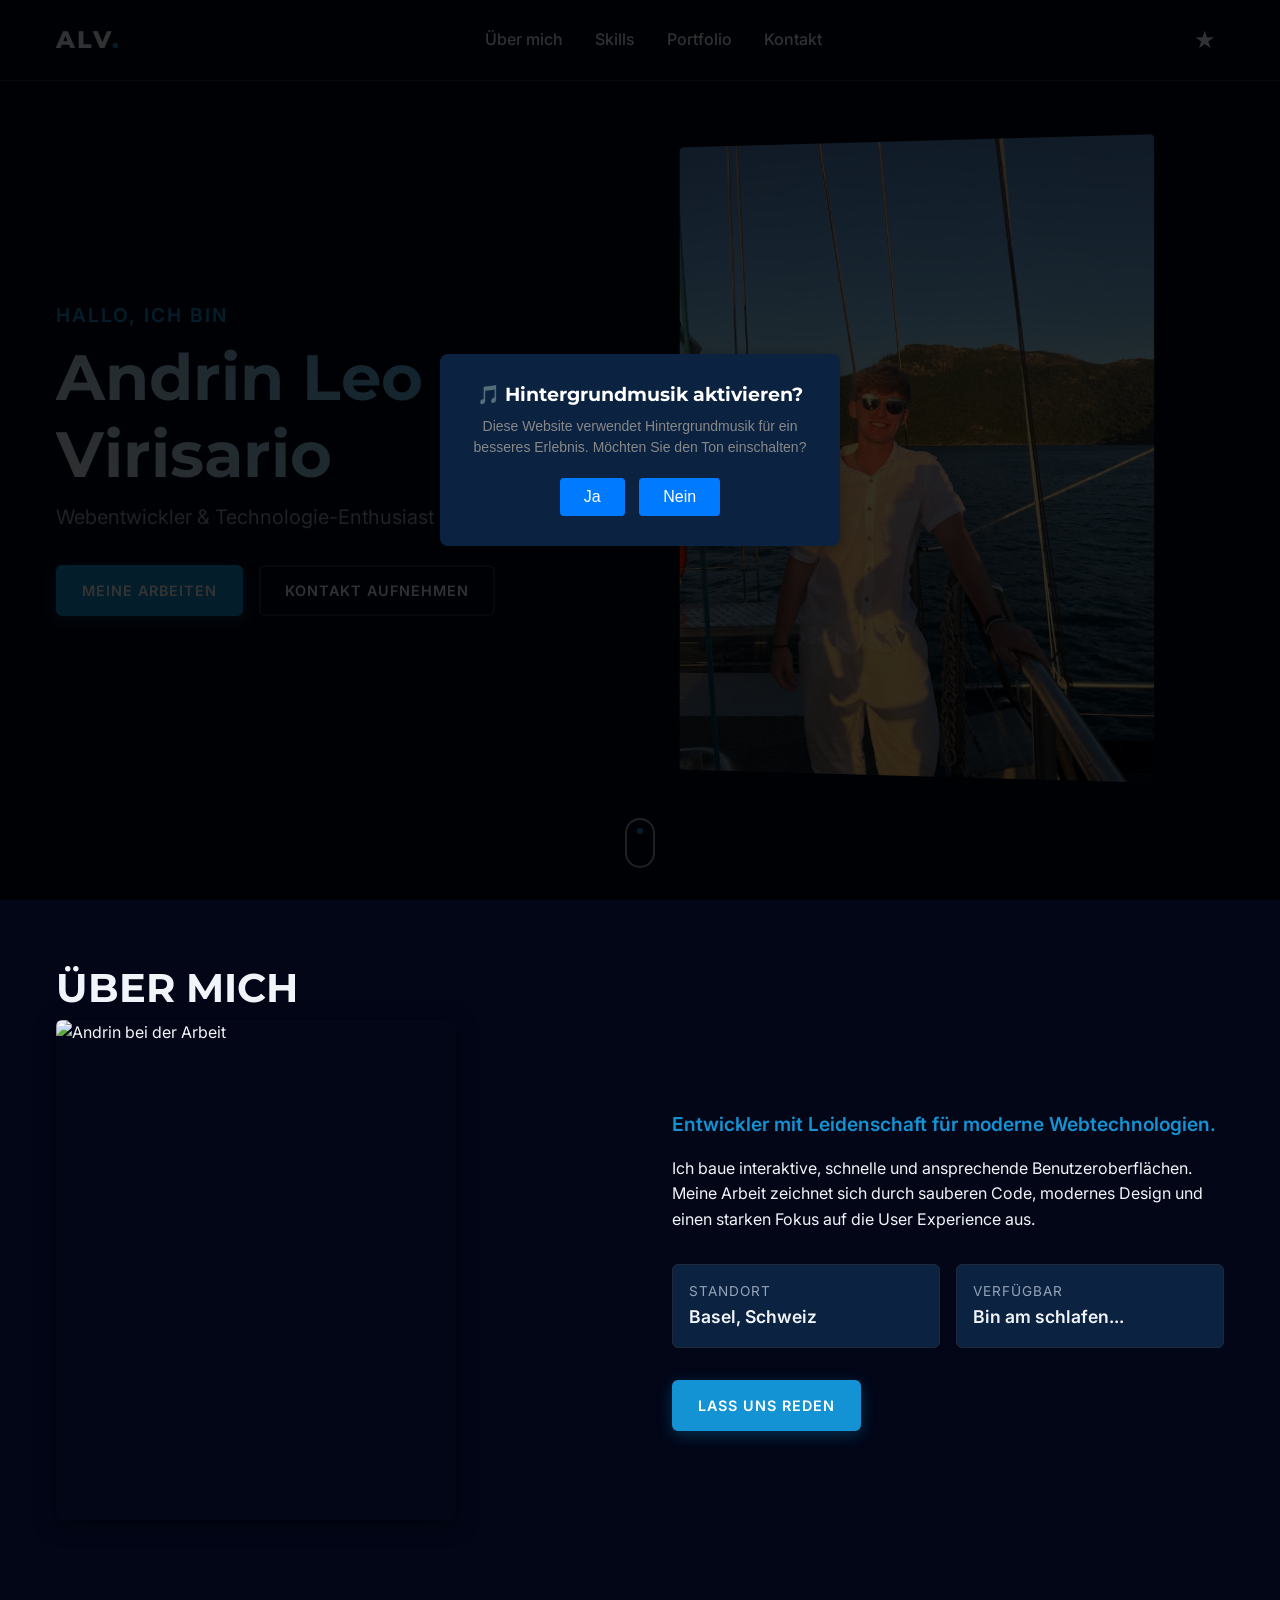
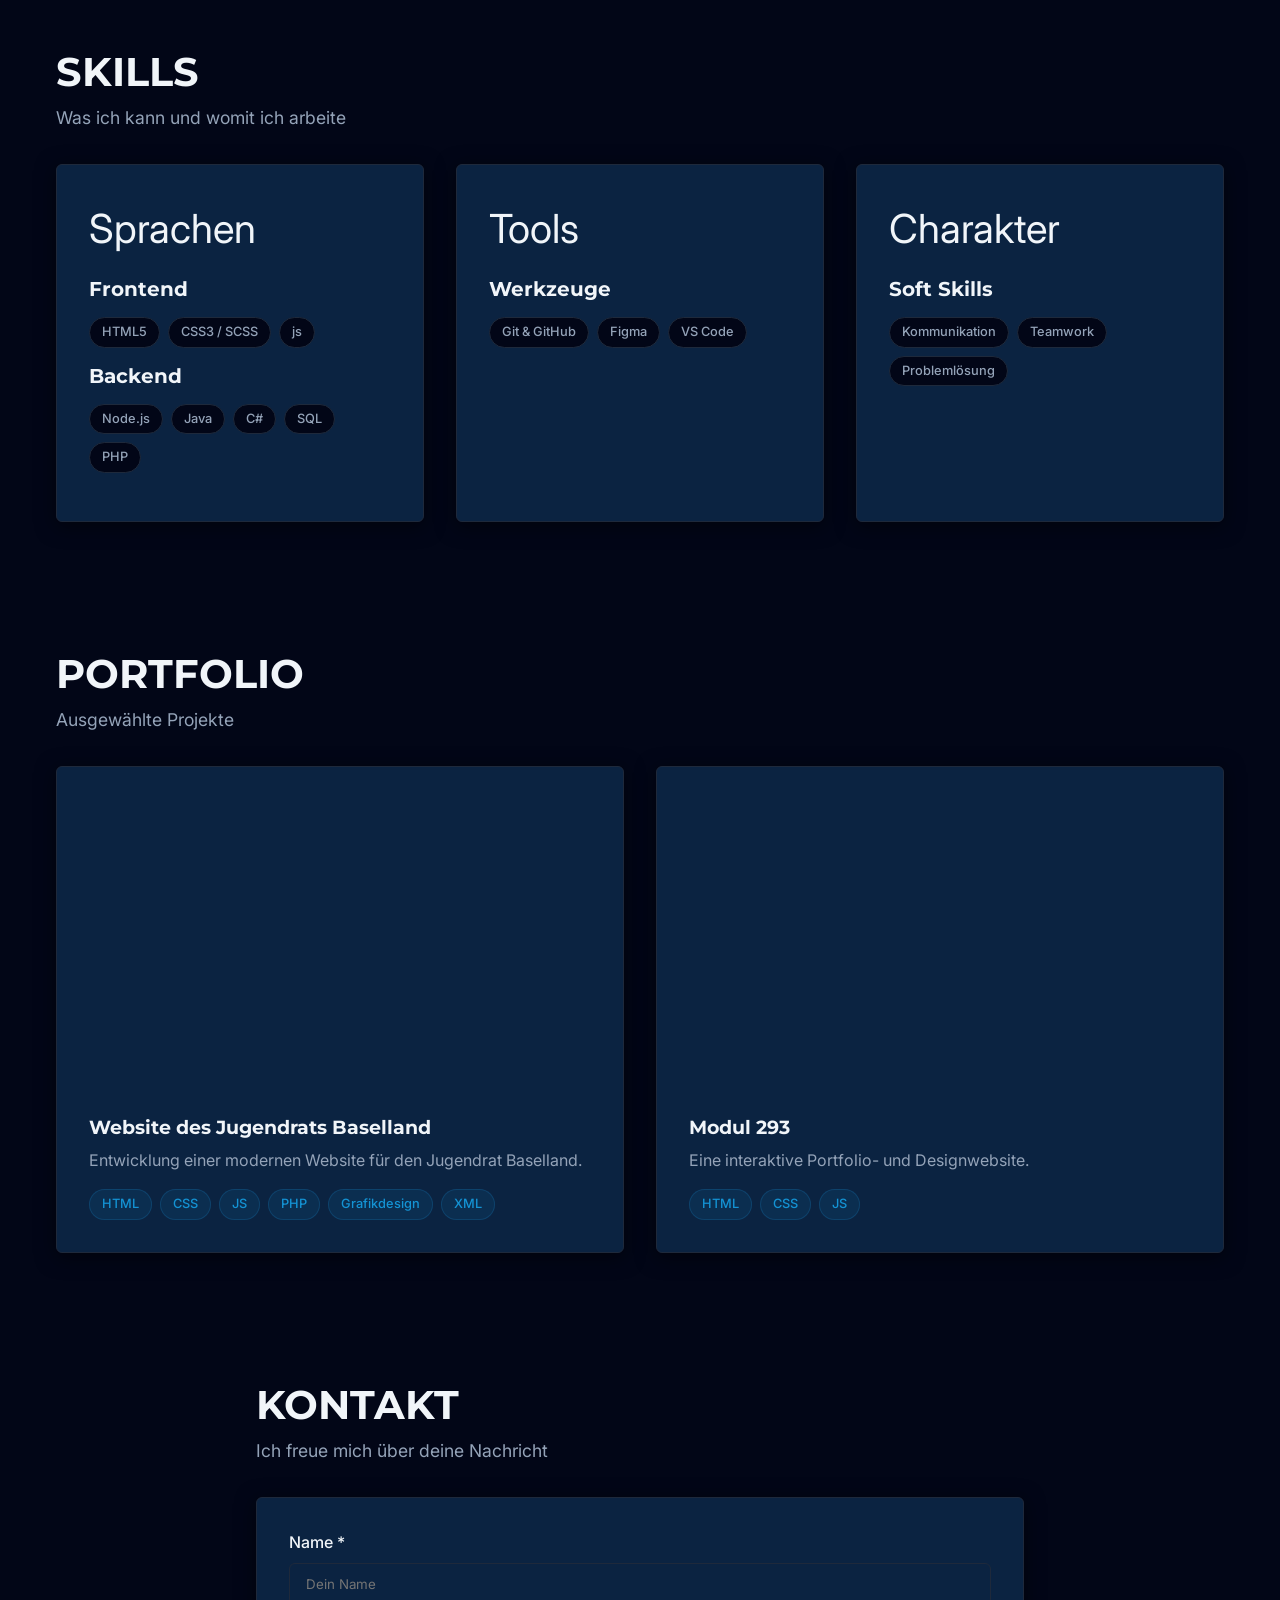
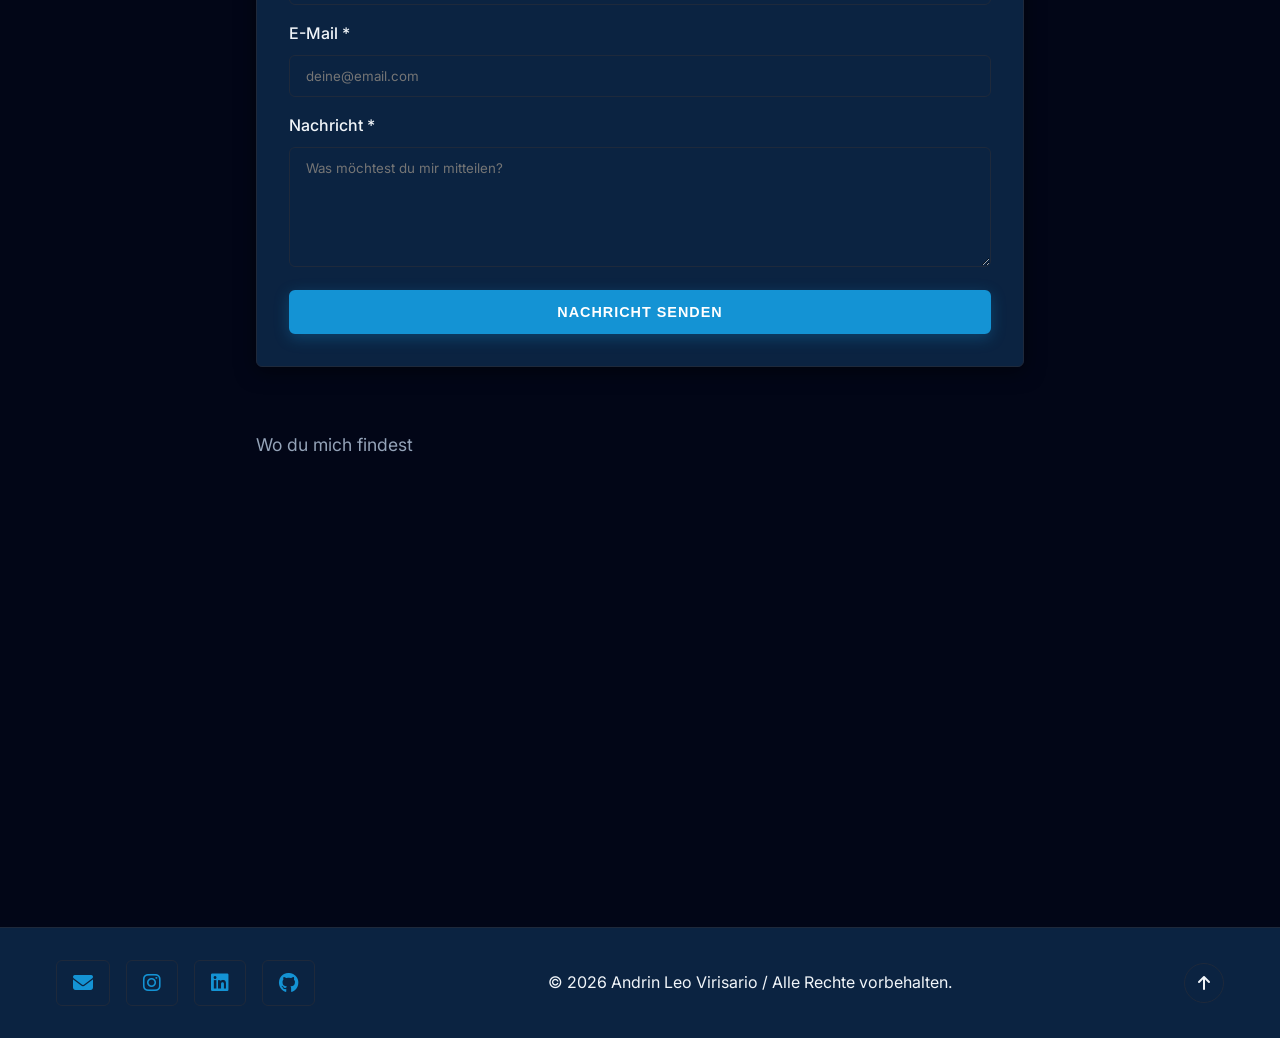
==== commit 34842573: "update wiki and music assets" ====
--- a/index.html
+++ b/index.html
@@ -22,6 +22,10 @@
       href="https://fonts.googleapis.com/css2?family=Inter:wght@400;500;600&family=Montserrat:wght@700;800&display=swap"
       rel="stylesheet"
     />
+    <link
+      rel="stylesheet"
+      href="https://cdnjs.cloudflare.com/ajax/libs/font-awesome/6.4.0/css/all.min.css"
+    />
 
     <link rel="icon" href="assets/images/icons/logo.png" />
 
@@ -31,9 +35,24 @@
     <link rel="stylesheet" href="css/sections.css" />
     <link rel="stylesheet" href="css/animations.css" />
     <link rel="stylesheet" href="css/responsive.css" />
+    <link rel="stylesheet" href="css/music.css" />
   </head>
 
   <body data-theme="dark">
+    <audio id="bg-music"></audio>
+
+    <div id="music-popup-overlay">
+      <div id="music-popup-box">
+        <h3>🎵 Hintergrundmusik aktivieren?</h3>
+        <p>
+          Diese Website verwendet Hintergrundmusik für ein besseres Erlebnis.
+          Möchten Sie den Ton einschalten?
+        </p>
+        <button id="music-allow-btn">Ja</button>
+        <button id="music-deny-btn">Nein</button>
+      </div>
+    </div>
+
     <header class="site-header" id="site-header">
       <nav class="nav" aria-label="Hauptnavigation">
         <a href="#hero" class="nav__logo">ALV</a>
@@ -79,7 +98,7 @@
           </div>
           <div class="hero__image reveal reveal--delay-2">
             <img
-              src="assets/images/portrait/hero.png"
+              src="assets/images/portrait/hero.jpg"
               alt="Portrait von Andrin Leo Virisario"
               loading="eager"
               width="480"
@@ -202,14 +221,14 @@
               <div class="project-card__image">
                 <video
                   src="assets/images/projects/project1.mp4"
-                  alt="Einblick des ersten Projekts"
-                  loading="lazy"
                   width="710"
                   height="400"
                   autoplay
                   loop
                   muted
-                ></video>
+                >
+                  Video wird von deinem Browser nicht unterstützt.
+                </video>
                 <div class="project-card__overlay">
                   <a
                     href="https://www.jugendrat-bl.ch"
@@ -250,14 +269,14 @@
               <div class="project-card__image">
                 <video
                   src="assets/images/projects/project2.mp4"
-                  alt="Einblick des zweiten Projekts"
-                  loading="lazy"
                   width="710"
                   height="400"
                   autoplay
                   loop
                   muted
-                ></video>
+                >
+                  Video wird von deinem Browser nicht unterstützt.
+                </video>
                 <div class="project-card__overlay">
                   <a
                     href="#"
@@ -356,37 +375,17 @@
             </p>
           </form>
 
-          <div class="contact__links reveal">
-            <a
-              href="mailto:andrin@leovirisario.ch"
-              class="contact__link"
-              aria-label="E-Mail senden"
-              >andrin@leovirisario.ch</a
-            >
-            <a
-              href="https://instagram.com/andrinlv"
-              class="contact__link"
-              target="_blank"
-              rel="noopener noreferrer"
-              aria-label="Instagram Profil"
-              >Instagram</a
-            >
-            <a
-              href="https://linkedin.com/in/andrinlv"
-              class="contact__link"
-              target="_blank"
-              rel="noopener noreferrer"
-              aria-label="LinkedIn Profil"
-              >LinkedIn</a
-            >
-            <a
-              href="https://github.com/andrinlv"
-              class="contact__link"
-              target="_blank"
-              rel="noopener noreferrer"
-              aria-label="GitHub Profil"
-              >GitHub</a
-            >
+          <div>
+            <p class="section__subtitle reveal">Wo du mich findest</p>
+            <iframe
+              src="https://www.google.com/maps/embed?pb=!1m18!1m12!1m3!1d2694.7581923251864!2d7.696199799999995!3d47.51410020000002!2m3!1f0!2f0!3f0!3m2!1i1024!2i768!4f13.1!3m3!1m2!1s0x4791b61a42df7e67%3A0xc862a9d4ee509848!2sAm%20Ch%C3%A4ferberg%2015%2C%204133%20Pratteln!5e0!3m2!1sde!2sch!4v1781686078816!5m2!1sde!2sch"
+              height="300"
+              style="border: 0; width: 100%"
+              allowfullscreen
+              loading="lazy"
+              referrerpolicy="no-referrer-when-downgrade"
+              title="Google Maps Standort von Andrin Leo Virisario"
+            ></iframe>
           </div>
         </div>
       </section>
@@ -394,6 +393,43 @@
 
     <footer class="site-footer">
       <div class="container">
+        <div class="contact__links reveal">
+          <a
+            href="mailto:andrin@leovirisario.ch"
+            class="contact__link"
+            aria-label="E-Mail senden"
+          >
+            <i class="fas fa-envelope"></i>
+          </a>
+          <a
+            href="https://instagram.com/andrinlv"
+            class="contact__link"
+            target="_blank"
+            rel="noopener noreferrer"
+            aria-label="Instagram"
+          >
+            <i class="fab fa-instagram"></i>
+          </a>
+          <a
+            href="https://linkedin.com/in/andrinlv"
+            class="contact__link"
+            target="_blank"
+            rel="noopener noreferrer"
+            aria-label="LinkedIn"
+          >
+            <i class="fab fa-linkedin"></i>
+          </a>
+          <a
+            href="https://github.com/andrinlv"
+            class="contact__link"
+            target="_blank"
+            rel="noopener noreferrer"
+            aria-label="GitHub"
+          >
+            <i class="fab fa-github"></i>
+          </a>
+        </div>
+
         <p class="site-footer__copy">
           &copy; <span id="currentYear"></span> Andrin Leo Virisario / Alle
           Rechte vorbehalten.
@@ -402,8 +438,9 @@
           href="#hero"
           class="site-footer__back-to-top"
           aria-label="Zurück nach oben"
-          >↑</a
         >
+          <i class="fas fa-arrow-up"></i>
+        </a>
       </div>
     </footer>
 
--- a/css/layout.css
+++ b/css/layout.css
@@ -23,8 +23,13 @@
   transition: background-color var(--transition);
 }
 
-[data-theme="dark"] .site-header {
-  background: rgba(2, 6, 23, 0.85); /* Hardcoded für besseren Blur im Darkmode */
+[data-theme='dark'] .site-header {
+  background: rgba(
+    2,
+    6,
+    23,
+    0.85
+  ); /* Hardcoded für besseren Blur im Darkmode */
 }
 
 .nav {
@@ -161,4 +166,4 @@
 /* Scrollen verhindern, wenn Mobile Menü offen ist */
 body.menu-open {
   overflow: hidden;
-}+}
--- a/css/sections.css
+++ b/css/sections.css
@@ -277,11 +277,16 @@
 }
 
 .contact__link {
-  font-weight: 600;
-  padding: 0.5rem 1rem;
-  border-radius: var(--radius);
-  background: var(--color-surface);
-  border: 1px solid var(--color-border);
+  display: flex;
+  align-items: center;
+  justify-content: center;
+  font-size: 1.25rem;
+  padding: 0.75rem 1rem;
+  border-radius: var(--radius);
+  background: var(--color-surface);
+  border: 1px solid var(--color-border);
+  text-decoration: none;
+  transition: all 0.3s ease;
 }
 
 .contact__link:hover {
--- a/css/responsive.css
+++ b/css/responsive.css
@@ -4,11 +4,11 @@
     grid-template-columns: 1fr;
     text-align: center;
   }
-  
+
   .hero__actions {
     justify-content: center;
   }
-  
+
   .hero__image {
     max-width: 500px;
     margin: 0 auto;
@@ -16,10 +16,13 @@
 }
 
 @media (max-width: 768px) {
+  .scroll-arrow {
+    display: none;
+  }
   .nav__burger {
     display: block;
   }
-  
+
   .nav__links {
     position: fixed;
     top: 80px;
@@ -32,17 +35,17 @@
     justify-content: center;
     transition: var(--transition);
   }
-  
+
   /* Wird via JS getoggled: document.querySelector('.nav__links').classList.toggle('nav-active') */
   .nav__links.nav-active {
     left: 0;
   }
-  
+
   .section__title {
     font-size: 2rem;
   }
-  
+
   .hero__title {
     font-size: 2.5rem;
   }
-}+}
--- a/css/music.css
+++ b/css/music.css
@@ -0,0 +1,66 @@
+#music-popup-overlay {
+  position: fixed;
+  top: 0;
+  left: 0;
+  width: 100%;
+  height: 100%;
+  background-color: rgba(0, 0, 0, 0.8);
+  display: flex;
+  justify-content: center;
+  align-items: center;
+  z-index: 9999;
+}
+
+#music-popup-box {
+  background-color: var(--color-surface);
+  padding: 30px;
+  border-radius: 8px;
+  text-align: center;
+  box-shadow: 0 4px 15px rgba(0, 0, 0, 0.3);
+  max-width: 400px;
+  font-family: sans-serif;
+}
+
+#music-popup-box h3 {
+  margin-top: 0;
+  margin-bottom: 10px;
+  color: #ffffff;
+}
+
+#music-popup-box p {
+  color: #888888;
+  font-size: 14px;
+  line-height: 1.5;
+  margin-bottom: 20px;
+}
+
+#music-allow-btn {
+  background-color: #007bff;
+  margin-right: 10px;
+  color: white;
+  border: none;
+  padding: 10px 24px;
+  font-size: 16px;
+  border-radius: 4px;
+  cursor: pointer;
+  transition: background-color 0.2s;
+}
+
+#music-deny-btn {
+  background-color: #007bff;
+  color: white;
+  border: none;
+  padding: 10px 24px;
+  font-size: 16px;
+  border-radius: 4px;
+  cursor: pointer;
+  transition: background-color 0.2s;
+}
+
+#music-allow-btn:hover {
+  background-color: #002e5f;
+}
+
+#music-deny-btn:hover {
+  background-color: #002e5f;
+}
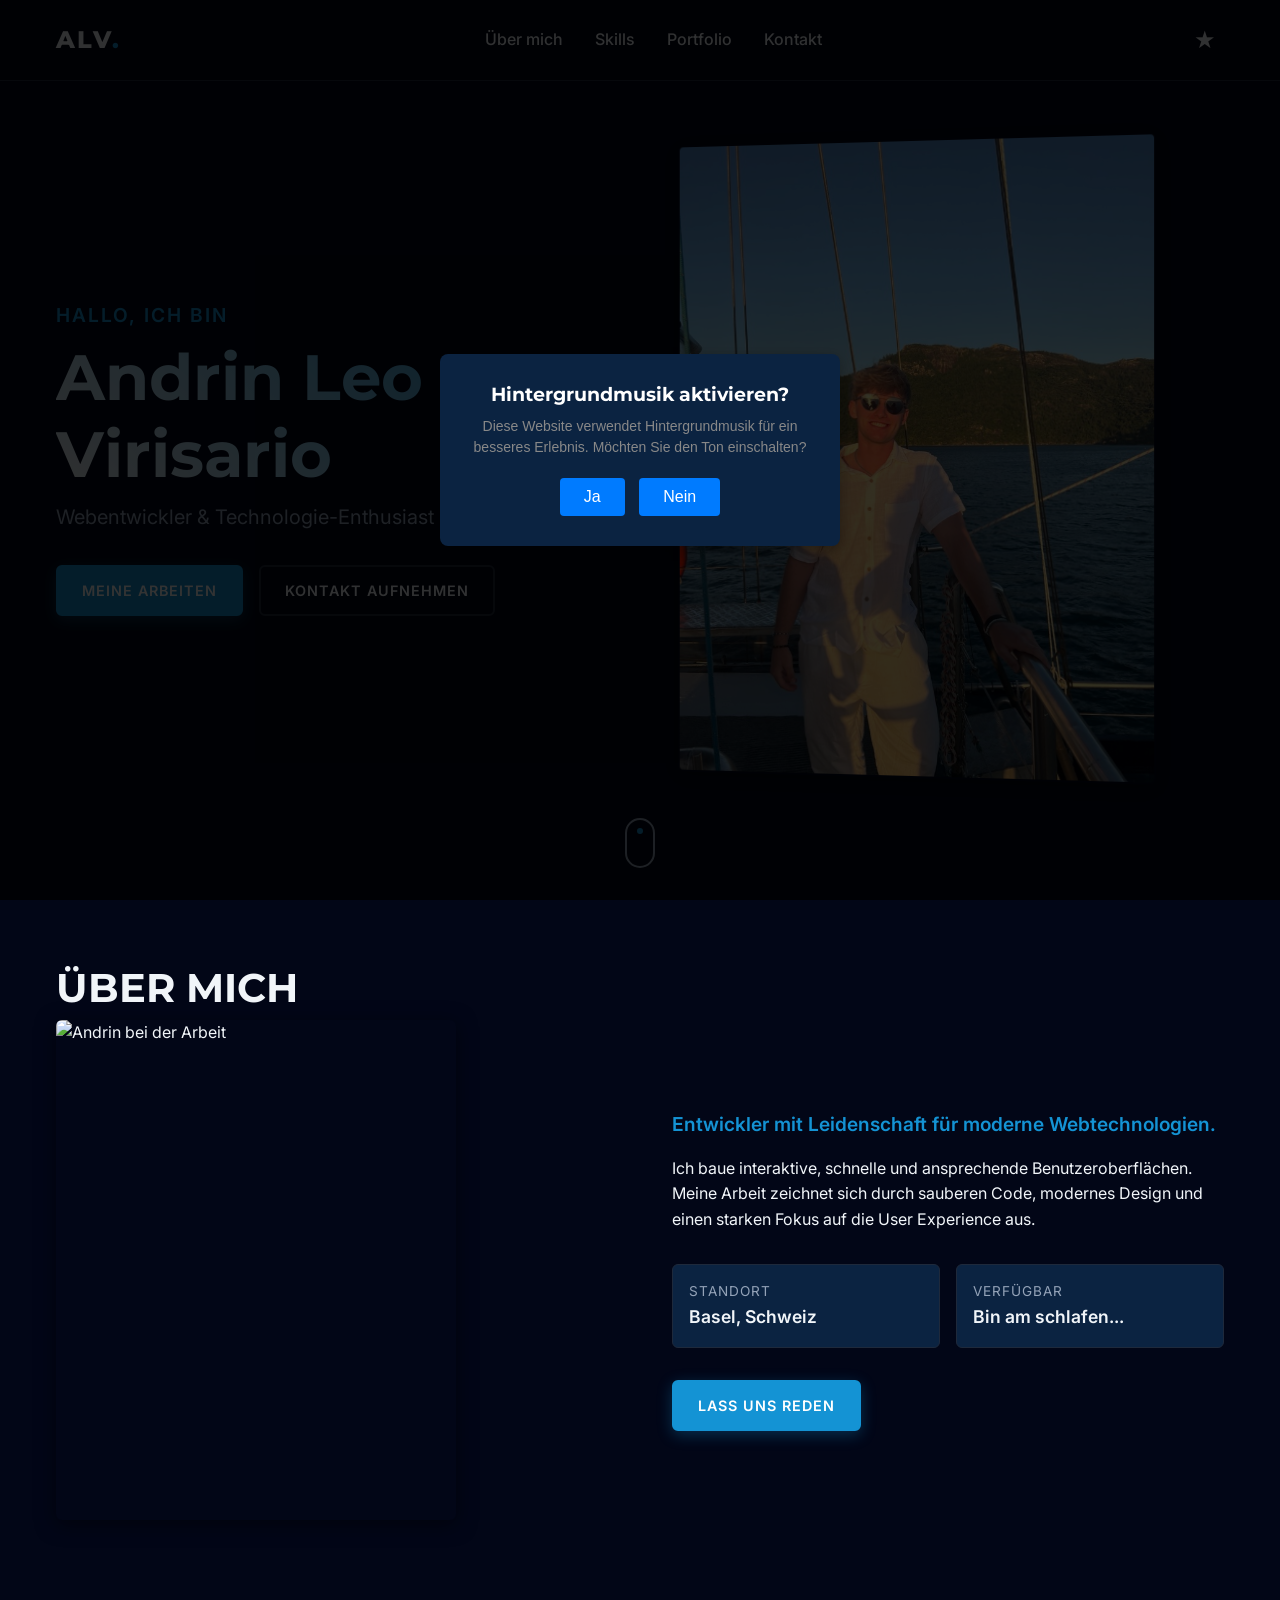
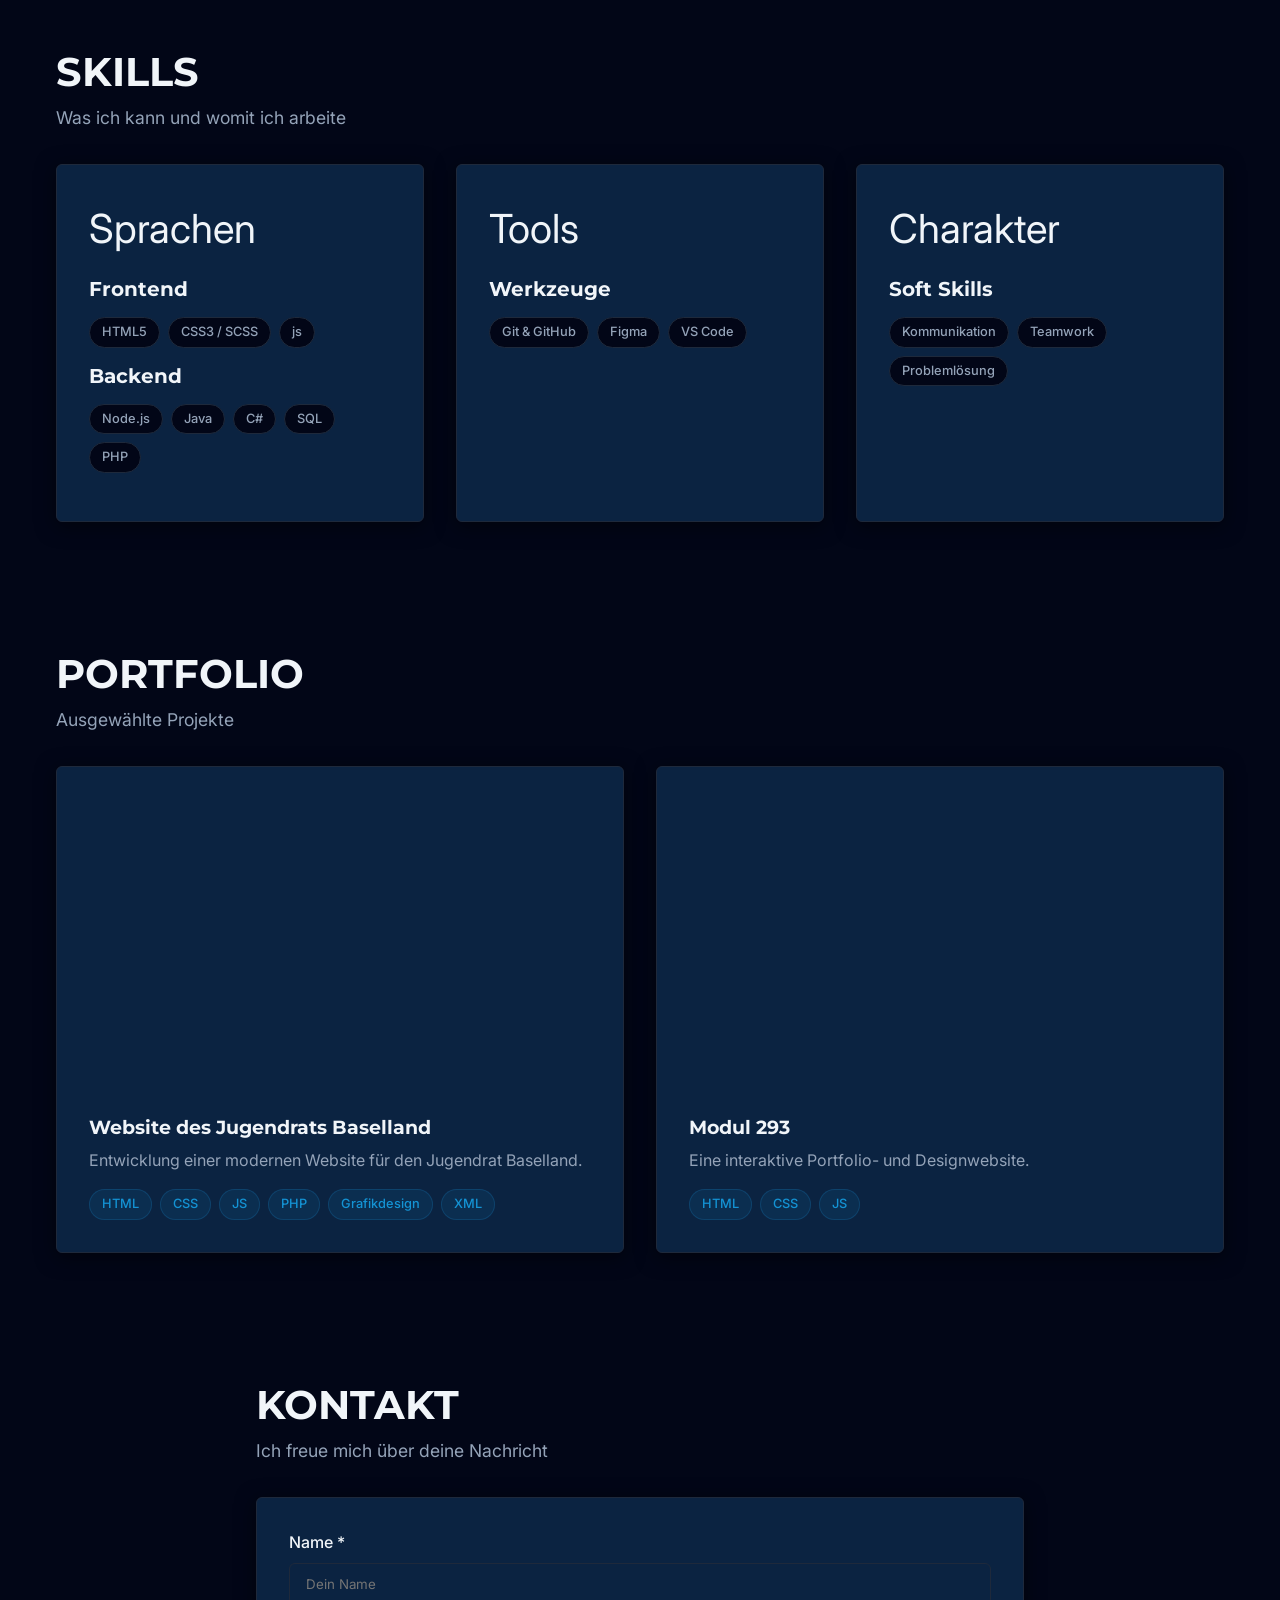
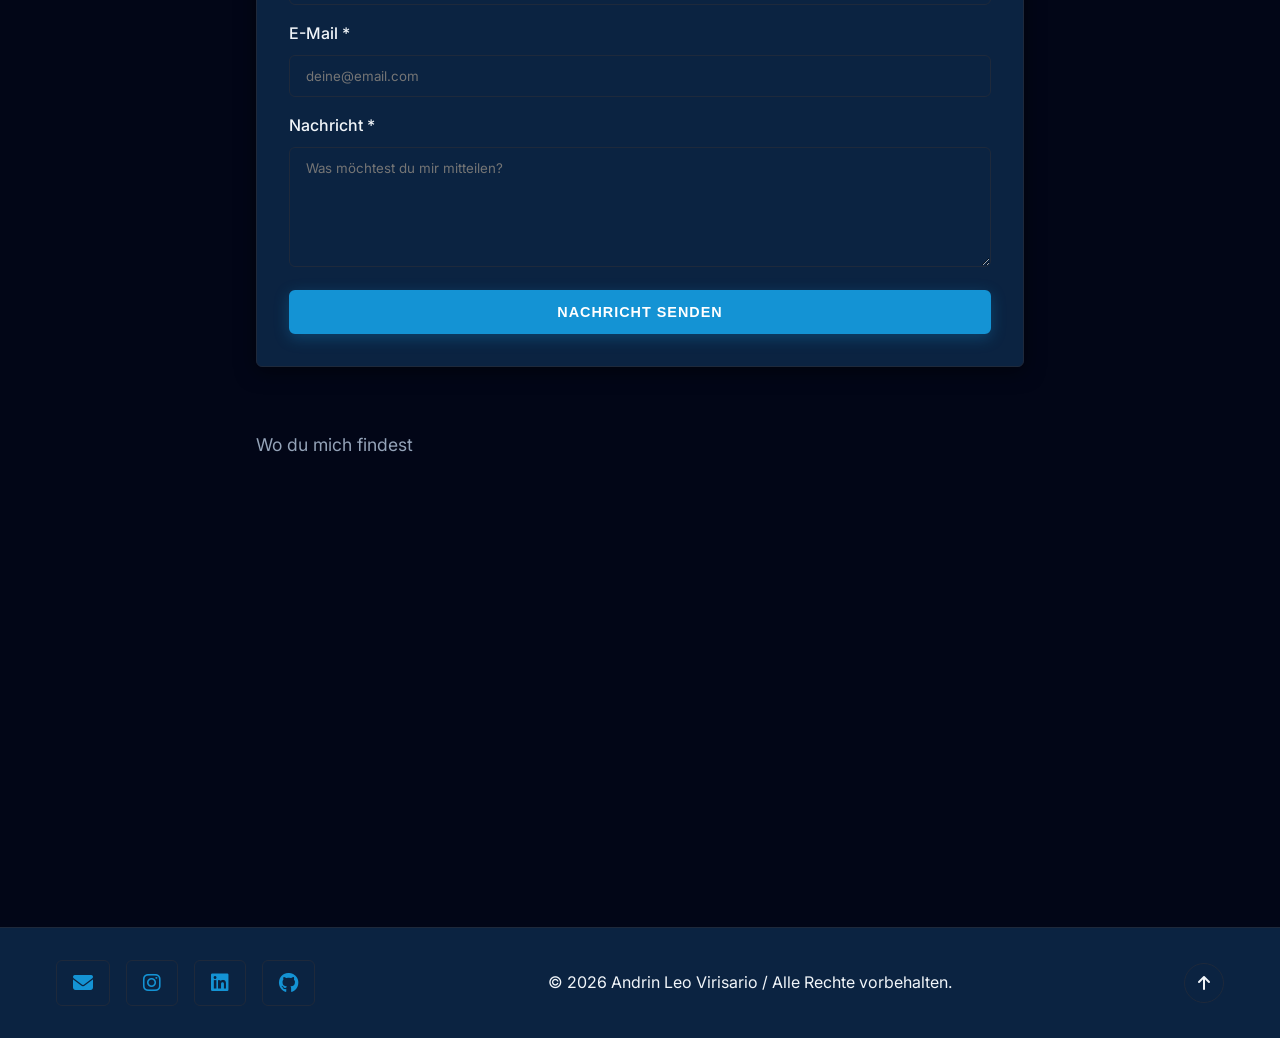
==== commit 2ae7de52: "fix: Update main.js to modularize code and improve maintainability" ====
--- a/index.html
+++ b/index.html
@@ -43,7 +43,7 @@
 
     <div id="music-popup-overlay">
       <div id="music-popup-box">
-        <h3>🎵 Hintergrundmusik aktivieren?</h3>
+        <h3>Hintergrundmusik aktivieren?</h3>
         <p>
           Diese Website verwendet Hintergrundmusik für ein besseres Erlebnis.
           Möchten Sie den Ton einschalten?
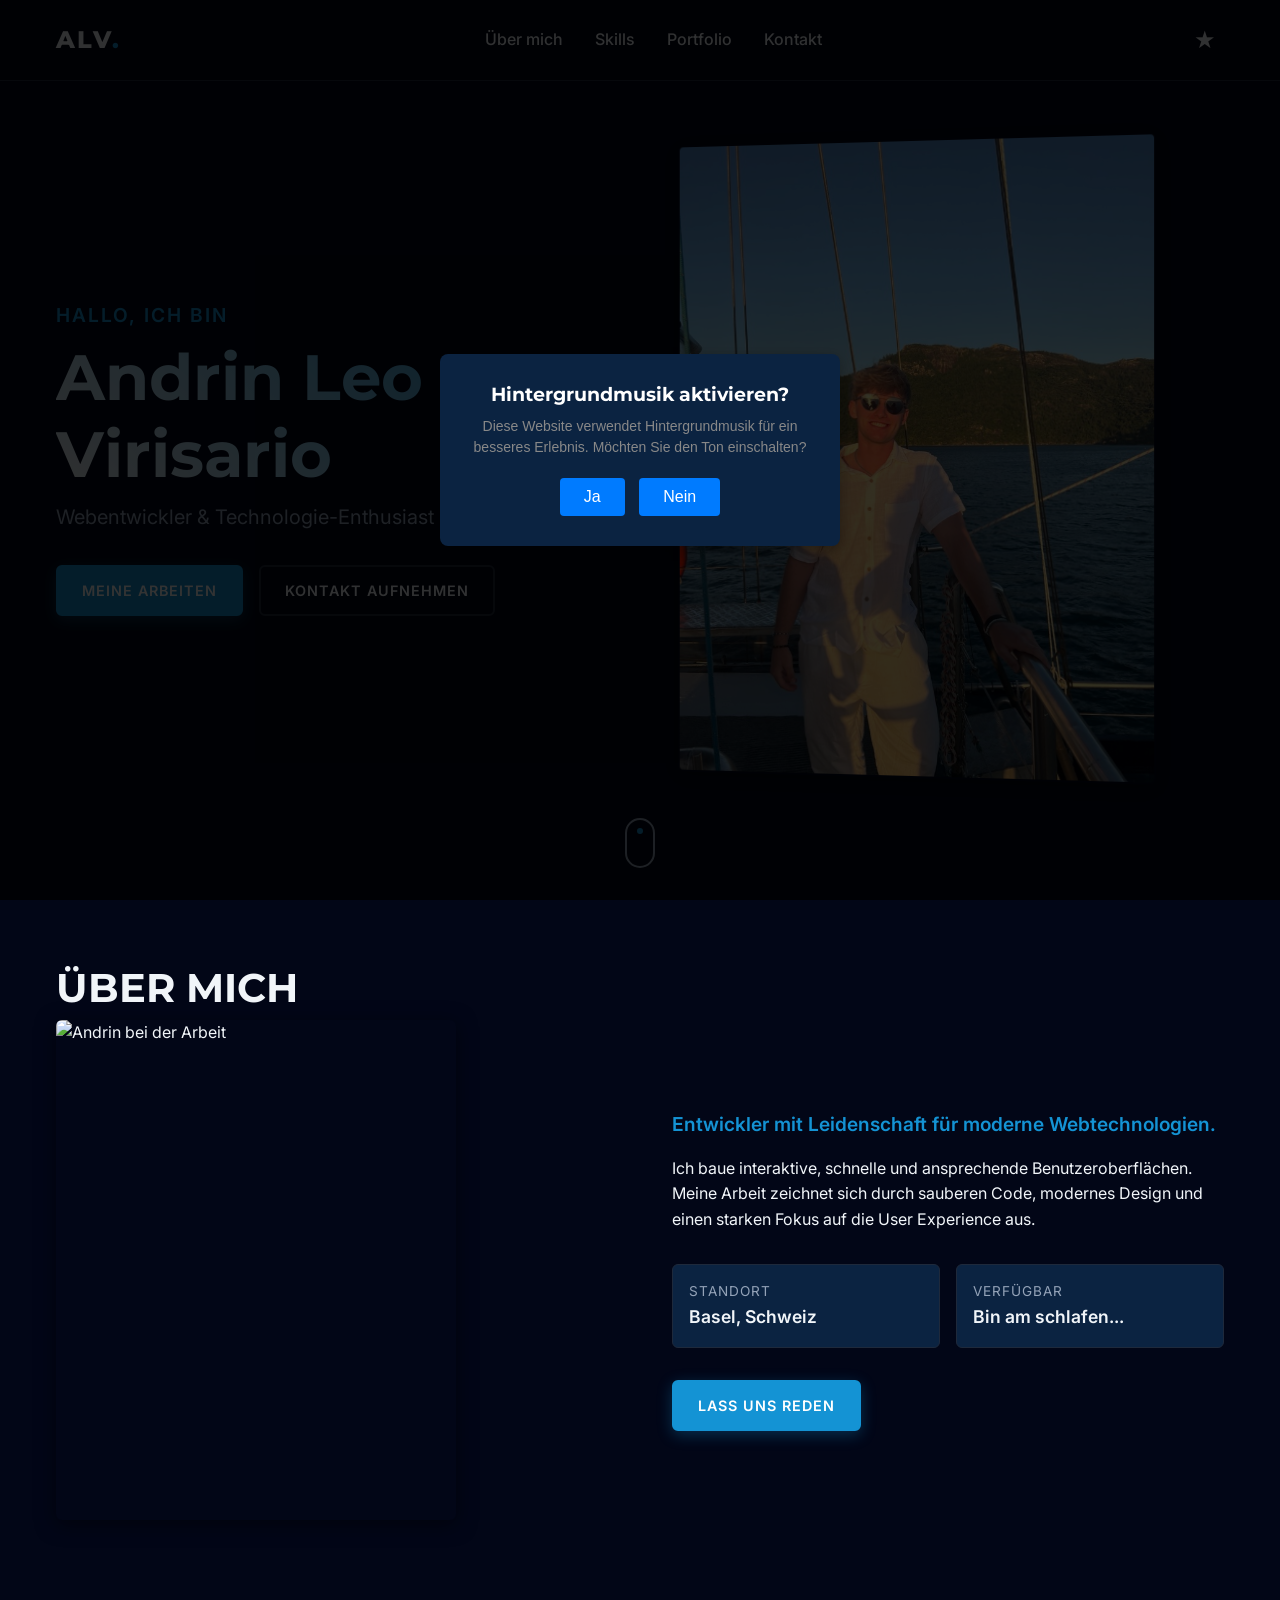
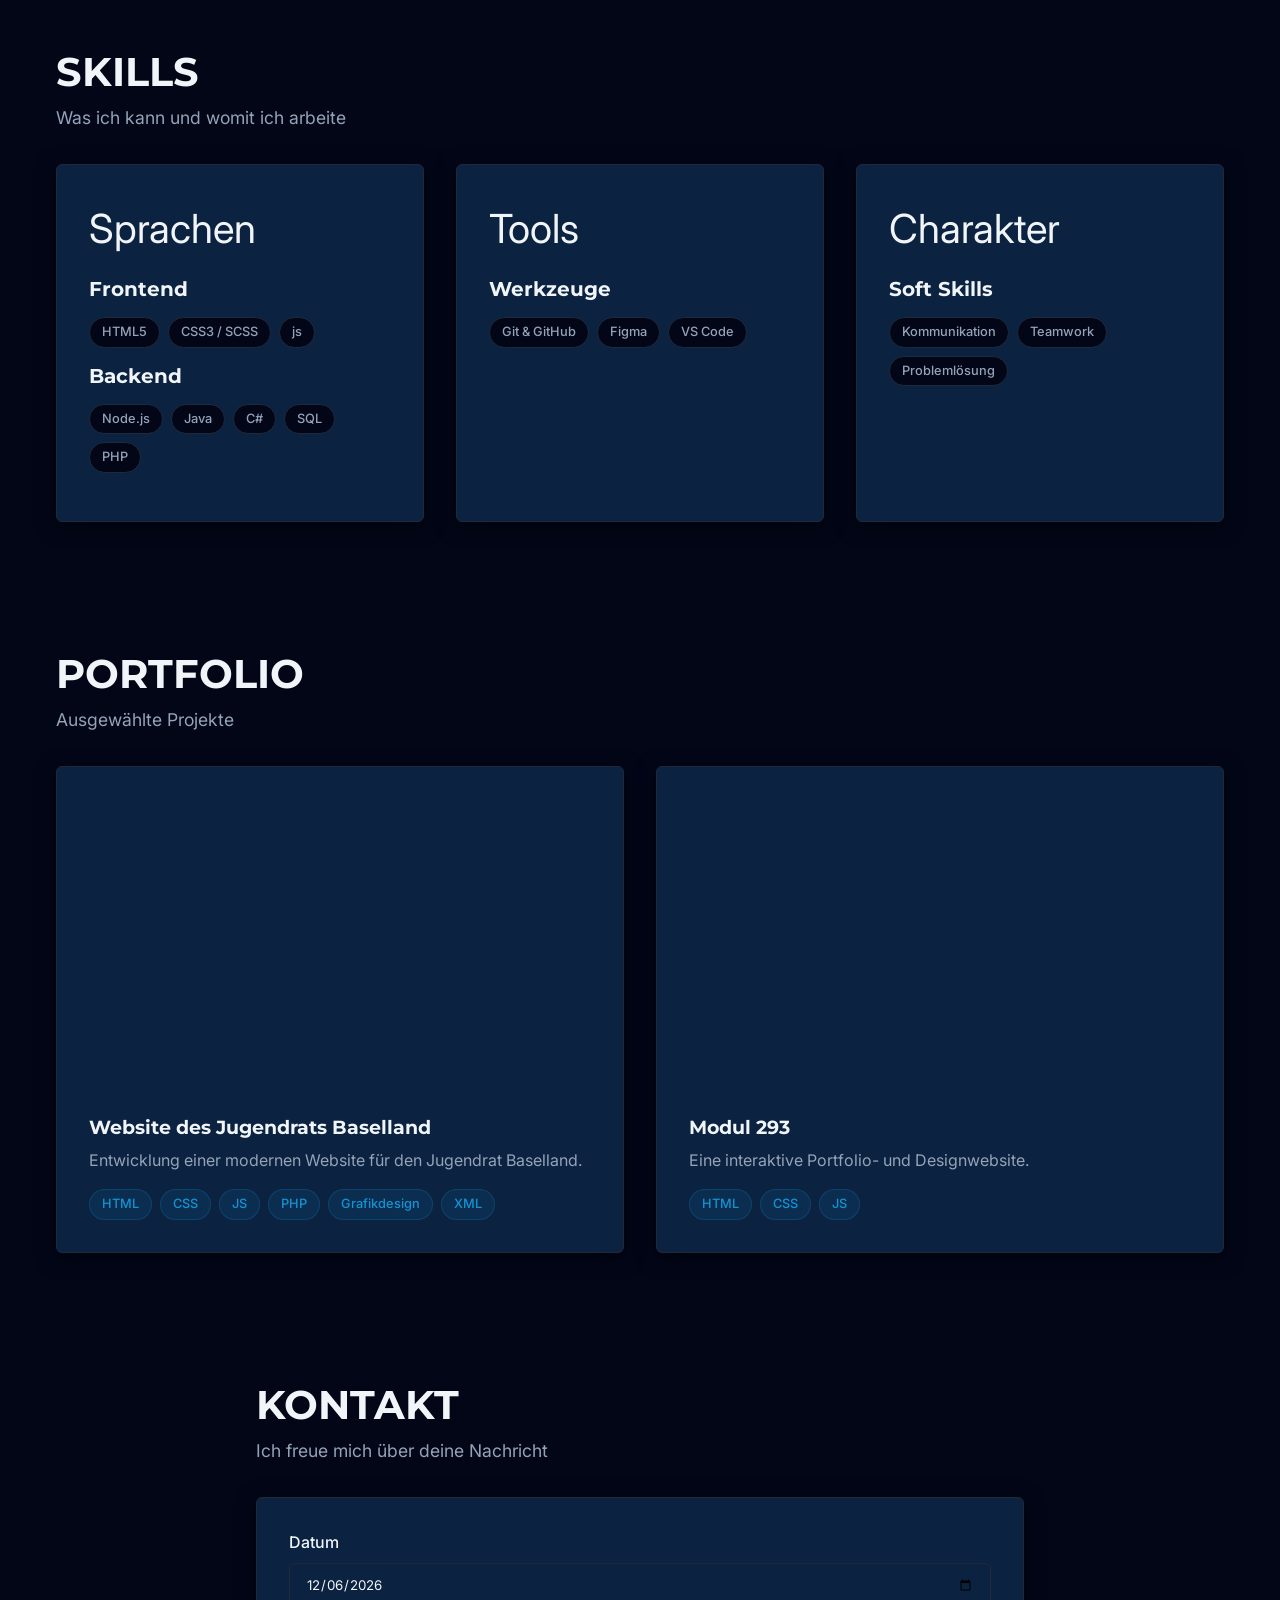
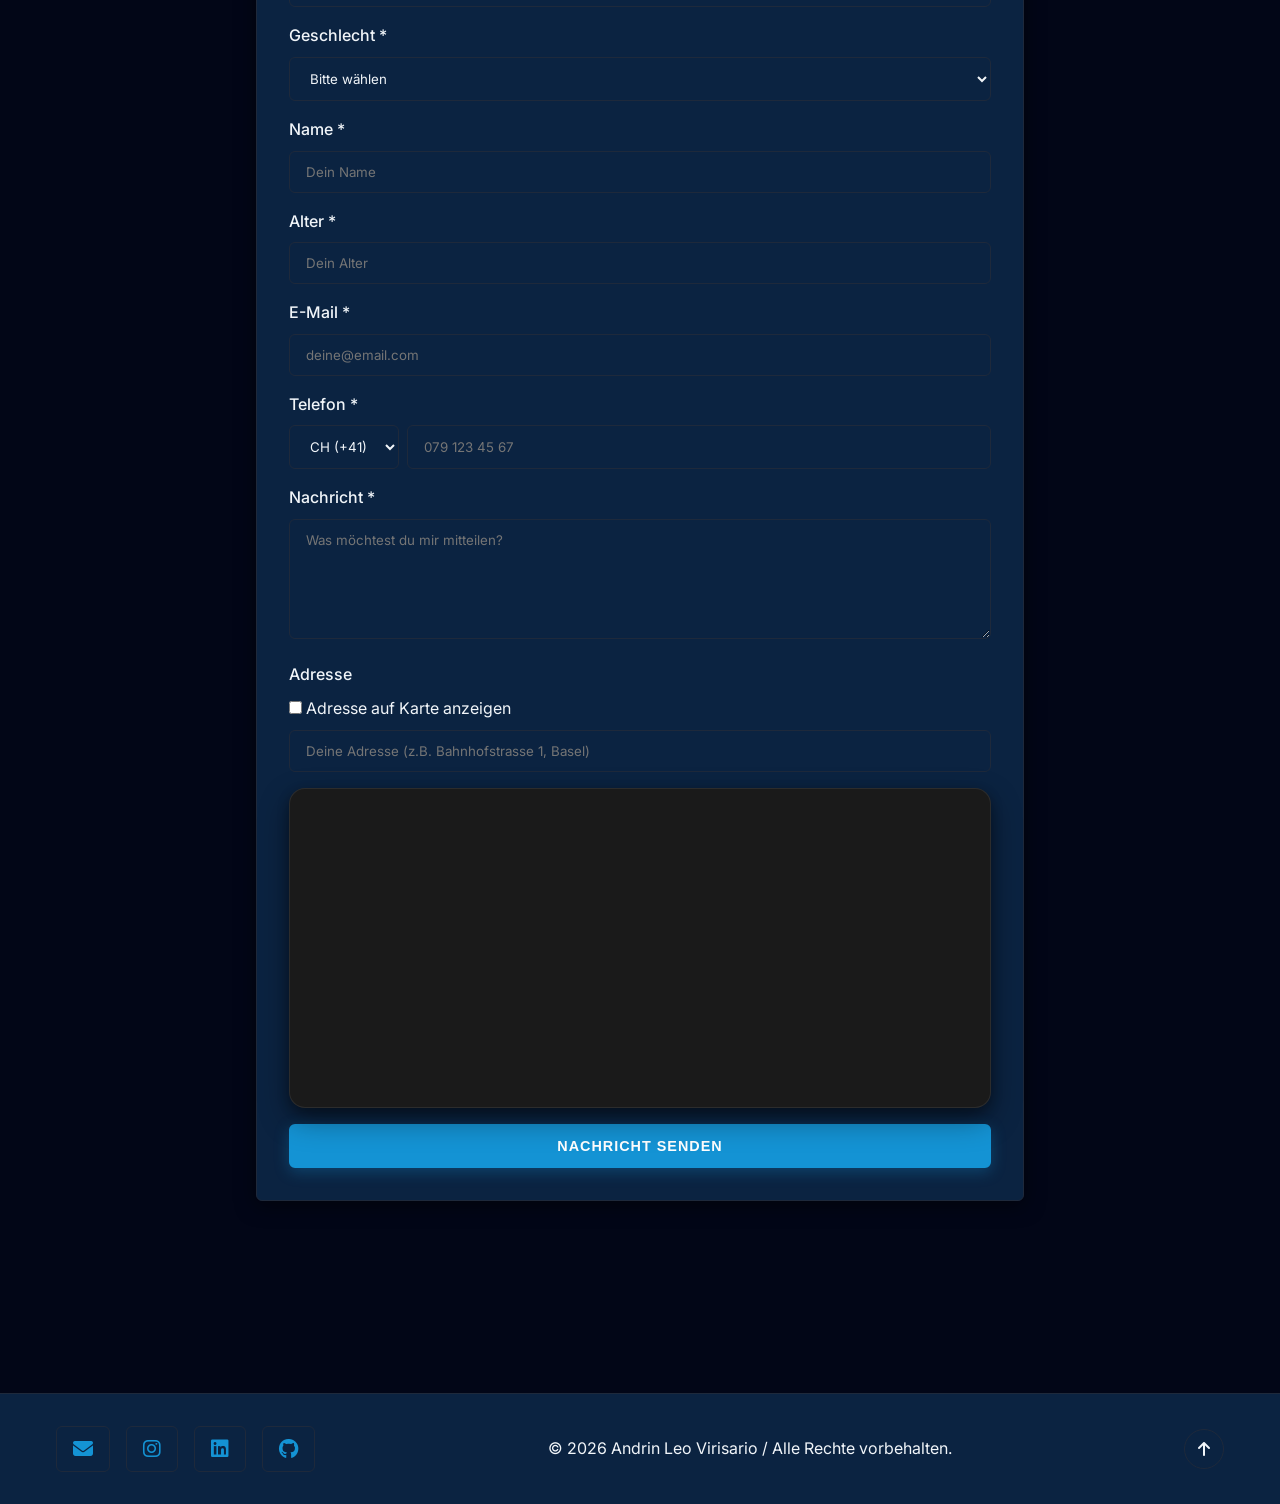
==== commit 4110defe: "feature: update map iframe src to show Switzerland" ====
--- a/index.html
+++ b/index.html
@@ -67,7 +67,7 @@
           aria-label="Theme wechseln"
           id="themeToggle"
         >
-          🌙
+          ☾
         </button>
         <button
           class="nav__burger"
@@ -323,15 +323,53 @@
 
           <form class="contact-form reveal" id="contactForm" novalidate>
             <div class="form-group">
+              <label class="form-label" for="date">Datum</label>
+              <input
+                class="form-input"
+                type="date"
+                id="date"
+                name="date"
+                aria-current="date"
+              />
+              <span class="form-error" aria-live="polite"></span>
+            </div>
+
+            <div class="form-group">
+              <label class="form-label" for="sex">Geschlecht *</label>
+              <select class="form-input" id="sex" name="sex" required>
+                <option value="" disabled selected>Bitte wählen</option>
+                <option value="male">Männlich</option>
+                <option value="female">Weiblich</option>
+                <option value="other">Divers</option>
+              </select>
+              <span class="form-error" aria-live="polite"></span>
+            </div>
+
+            <div class="form-group">
               <label class="form-label" for="name">Name *</label>
               <input
                 class="form-input"
                 type="text"
                 id="name"
                 name="name"
-                required
                 autocomplete="name"
                 placeholder="Dein Name"
+                required
+              />
+              <span class="form-error" aria-live="polite"></span>
+            </div>
+
+            <div class="form-group">
+              <label class="form-label" for="age">Alter *</label>
+              <input
+                class="form-input"
+                type="number"
+                id="age"
+                name="age"
+                min="0"
+                max="120"
+                placeholder="Dein Alter"
+                required
               />
               <span class="form-error" aria-live="polite"></span>
             </div>
@@ -343,10 +381,39 @@
                 type="email"
                 id="email"
                 name="email"
-                required
                 autocomplete="email"
                 placeholder="deine@email.com"
+                required
               />
+              <span class="form-error" aria-live="polite"></span>
+            </div>
+
+            <div class="form-group">
+              <label class="form-label" for="phone">Telefon *</label>
+
+              <div class="phone-input-group">
+                <select
+                  class="form-input form-input--country"
+                  id="country"
+                  name="country"
+                >
+                  <option value="CH">CH (+41)</option>
+                  <option value="DE">DE (+49)</option>
+                  <option value="AT">AT (+43)</option>
+                  <option value="US">US (+1)</option>
+                  <option value="OTHER">...</option>
+                </select>
+
+                <input
+                  class="form-input form-input--tel"
+                  type="tel"
+                  id="phone"
+                  name="phone"
+                  placeholder="079 123 45 67"
+                  required
+                />
+              </div>
+
               <span class="form-error" aria-live="polite"></span>
             </div>
 
@@ -356,11 +423,39 @@
                 class="form-input form-input--textarea"
                 id="message"
                 name="message"
-                required
                 rows="5"
                 placeholder="Was möchtest du mir mitteilen?"
+                required
               ></textarea>
               <span class="form-error" aria-live="polite"></span>
+            </div>
+
+            <div class="form-group">
+            <label class="form-label" for="address">Adresse</label>
+            <div style="margin-bottom: 8px;">
+              <input type="checkbox" id="addressCheckbox" name="addressCheckbox" />
+              <label for="addressCheckbox">Adresse auf Karte anzeigen</label>
+            </div>
+            <input
+              class="form-input"
+              type="text"
+              id="address"
+              name="address"
+              placeholder="Deine Adresse (z.B. Bahnhofstrasse 1, Basel)"
+            />
+          </div>
+
+            <div class="form-group">
+              <div class="map-card">
+                <iframe
+                  id="mapIframe"
+                  src="https://maps.google.com/maps?q=Schweiz&output=embed"
+                  allowfullscreen
+                  loading="lazy"
+                  referrerpolicy="no-referrer-when-downgrade"
+                  title="Google Maps Standort"
+                ></iframe>
+              </div>
             </div>
 
             <button
@@ -374,20 +469,6 @@
               Danke! Ich melde mich bald.
             </p>
           </form>
-
-          <div>
-            <p class="section__subtitle reveal">Wo du mich findest</p>
-            <iframe
-              src="https://www.google.com/maps/embed?pb=!1m18!1m12!1m3!1d2694.7581923251864!2d7.696199799999995!3d47.51410020000002!2m3!1f0!2f0!3f0!3m2!1i1024!2i768!4f13.1!3m3!1m2!1s0x4791b61a42df7e67%3A0xc862a9d4ee509848!2sAm%20Ch%C3%A4ferberg%2015%2C%204133%20Pratteln!5e0!3m2!1sde!2sch!4v1781686078816!5m2!1sde!2sch"
-              height="300"
-              style="border: 0; width: 100%"
-              allowfullscreen
-              loading="lazy"
-              referrerpolicy="no-referrer-when-downgrade"
-              title="Google Maps Standort von Andrin Leo Virisario"
-            ></iframe>
-          </div>
-        </div>
       </section>
     </main>
 
--- a/css/components.css
+++ b/css/components.css
@@ -102,6 +102,24 @@
   box-shadow: 0 0 0 3px rgba(20, 147, 212, 0.2);
 }
 
+.phone-input-group {
+  display: flex;
+  gap: 8px;
+}
+
+.form-input--country {
+  flex: 0 0 110px;
+  text-align: center;
+}
+
+.form-input--tel {
+  flex: 1;
+}
+
+.form-input--mapIframe {
+  flex: 1;
+}
+
 .form-input--textarea {
   resize: vertical;
   min-height: 120px;
@@ -112,4 +130,45 @@
   font-size: 0.85rem;
   margin-top: 0.25rem;
   display: block;
-}+}
+
+/* Map Design */
+.map-card {
+  position: relative;
+  width: 100%;
+  height: 320px;
+  border-radius: 16px;
+  overflow: hidden;
+
+  box-shadow: 0 12px 30px rgba(0, 0, 0, 0.4), 0 4px 12px rgba(0, 0, 0, 0.3);
+
+  transition: transform 0.4s cubic-bezier(0.16, 1, 0.3, 1),
+    box-shadow 0.4s cubic-bezier(0.16, 1, 0.3, 1);
+
+  border: 1px solid rgba(255, 255, 255, 0.08);
+  background-color: #1a1a1a;
+}
+
+.map-card iframe {
+  width: 100%;
+  height: 100%;
+  border: 0;
+  display: block;
+
+  filter: invert(90%) hue-rotate(180deg) contrast(100%) brightness(100%)
+    opacity(0.9);
+
+  transition: filter 0.4s ease;
+}
+
+@media (hover: hover) {
+  .map-card:hover {
+    transform: translateY(-4px);
+    box-shadow: 0 20px 40px rgba(0, 0, 0, 0.6);
+  }
+
+  .map-card:hover iframe {
+    filter: invert(90%) hue-rotate(180deg) contrast(115%) brightness(105%)
+      opacity(1);
+  }
+}
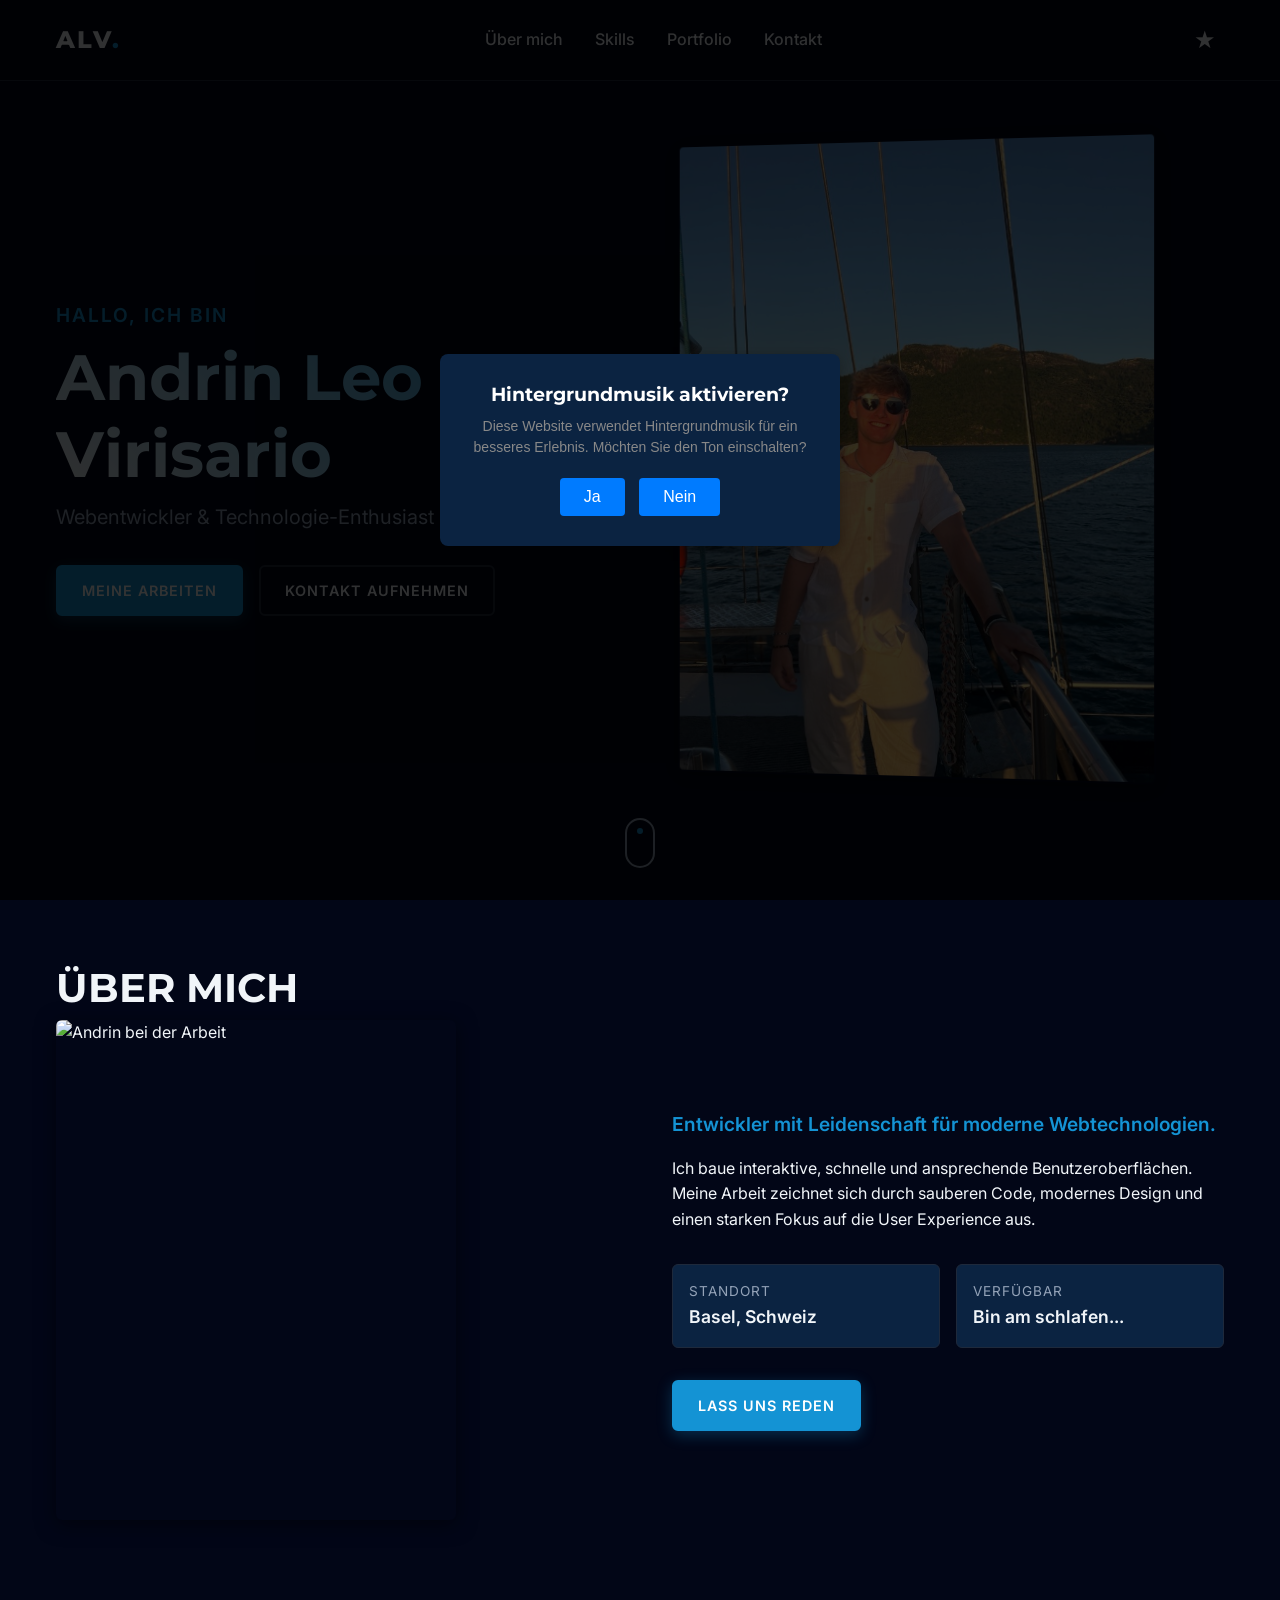
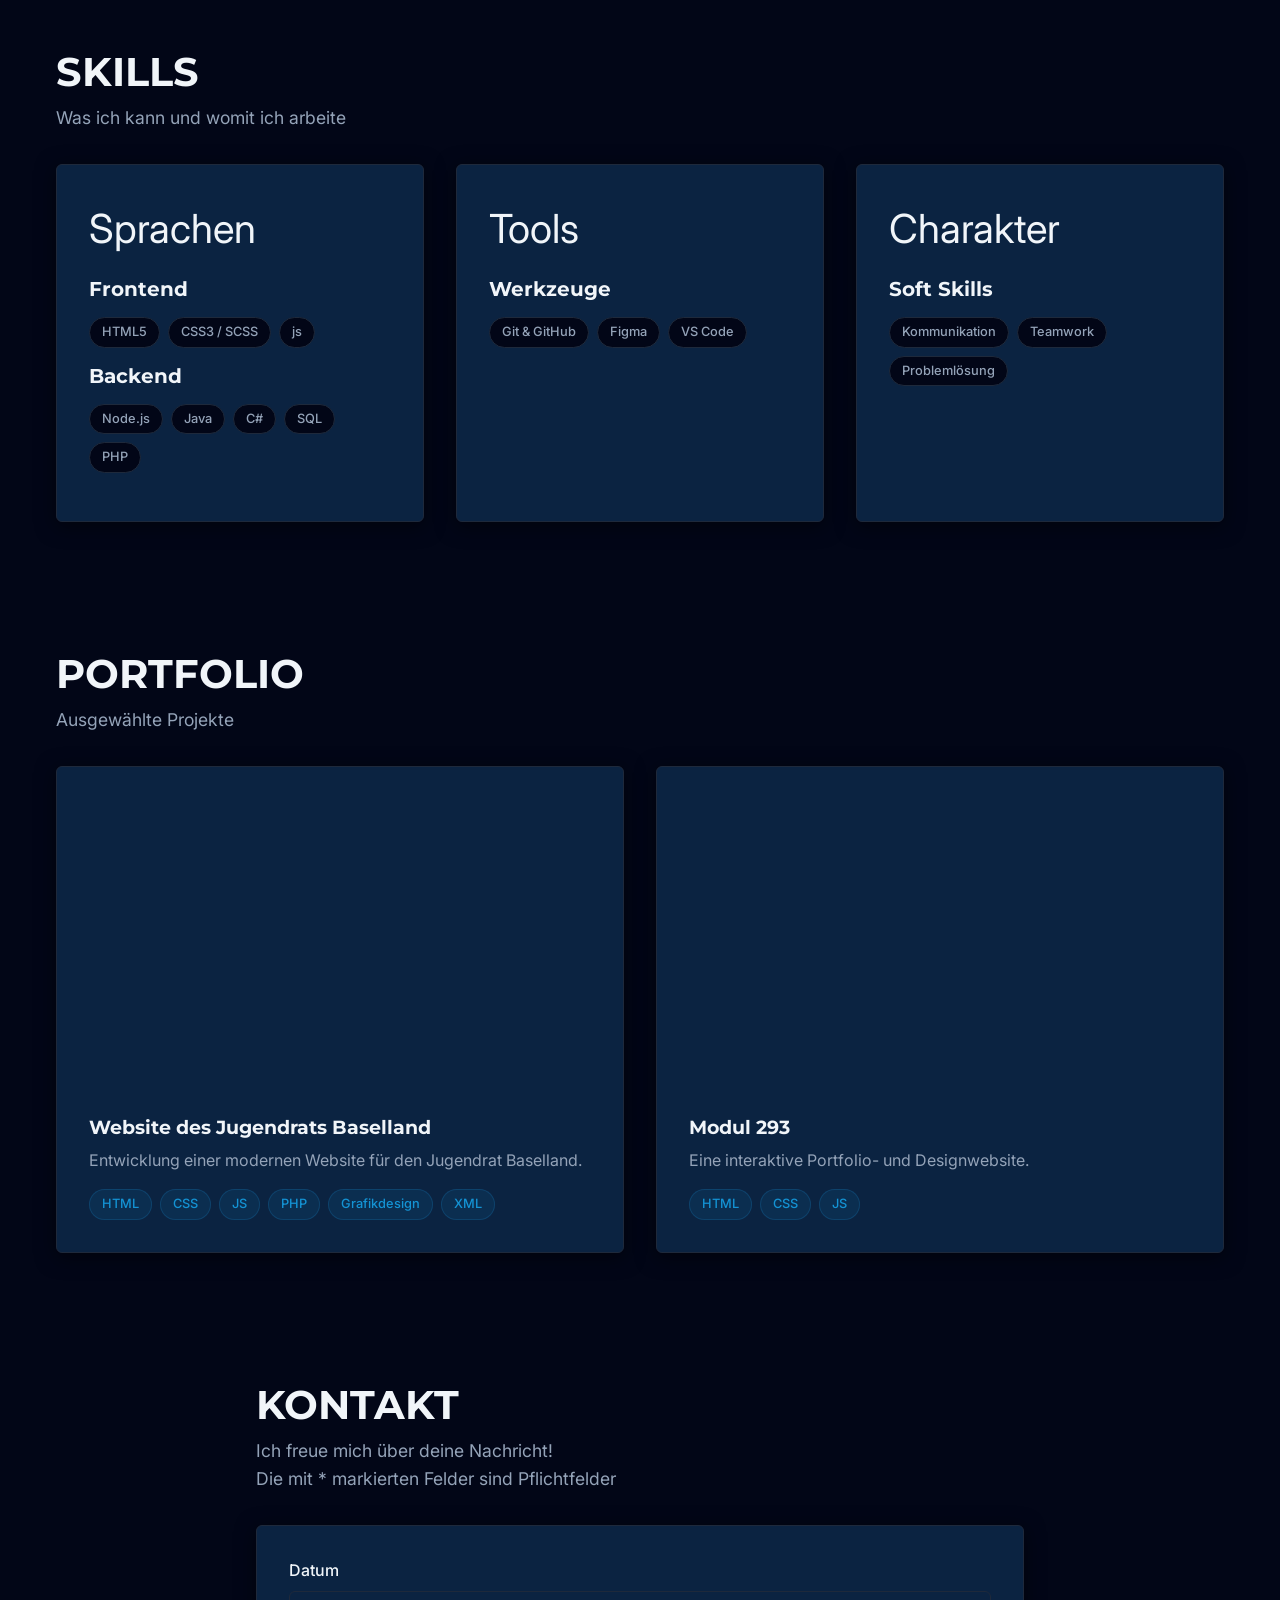
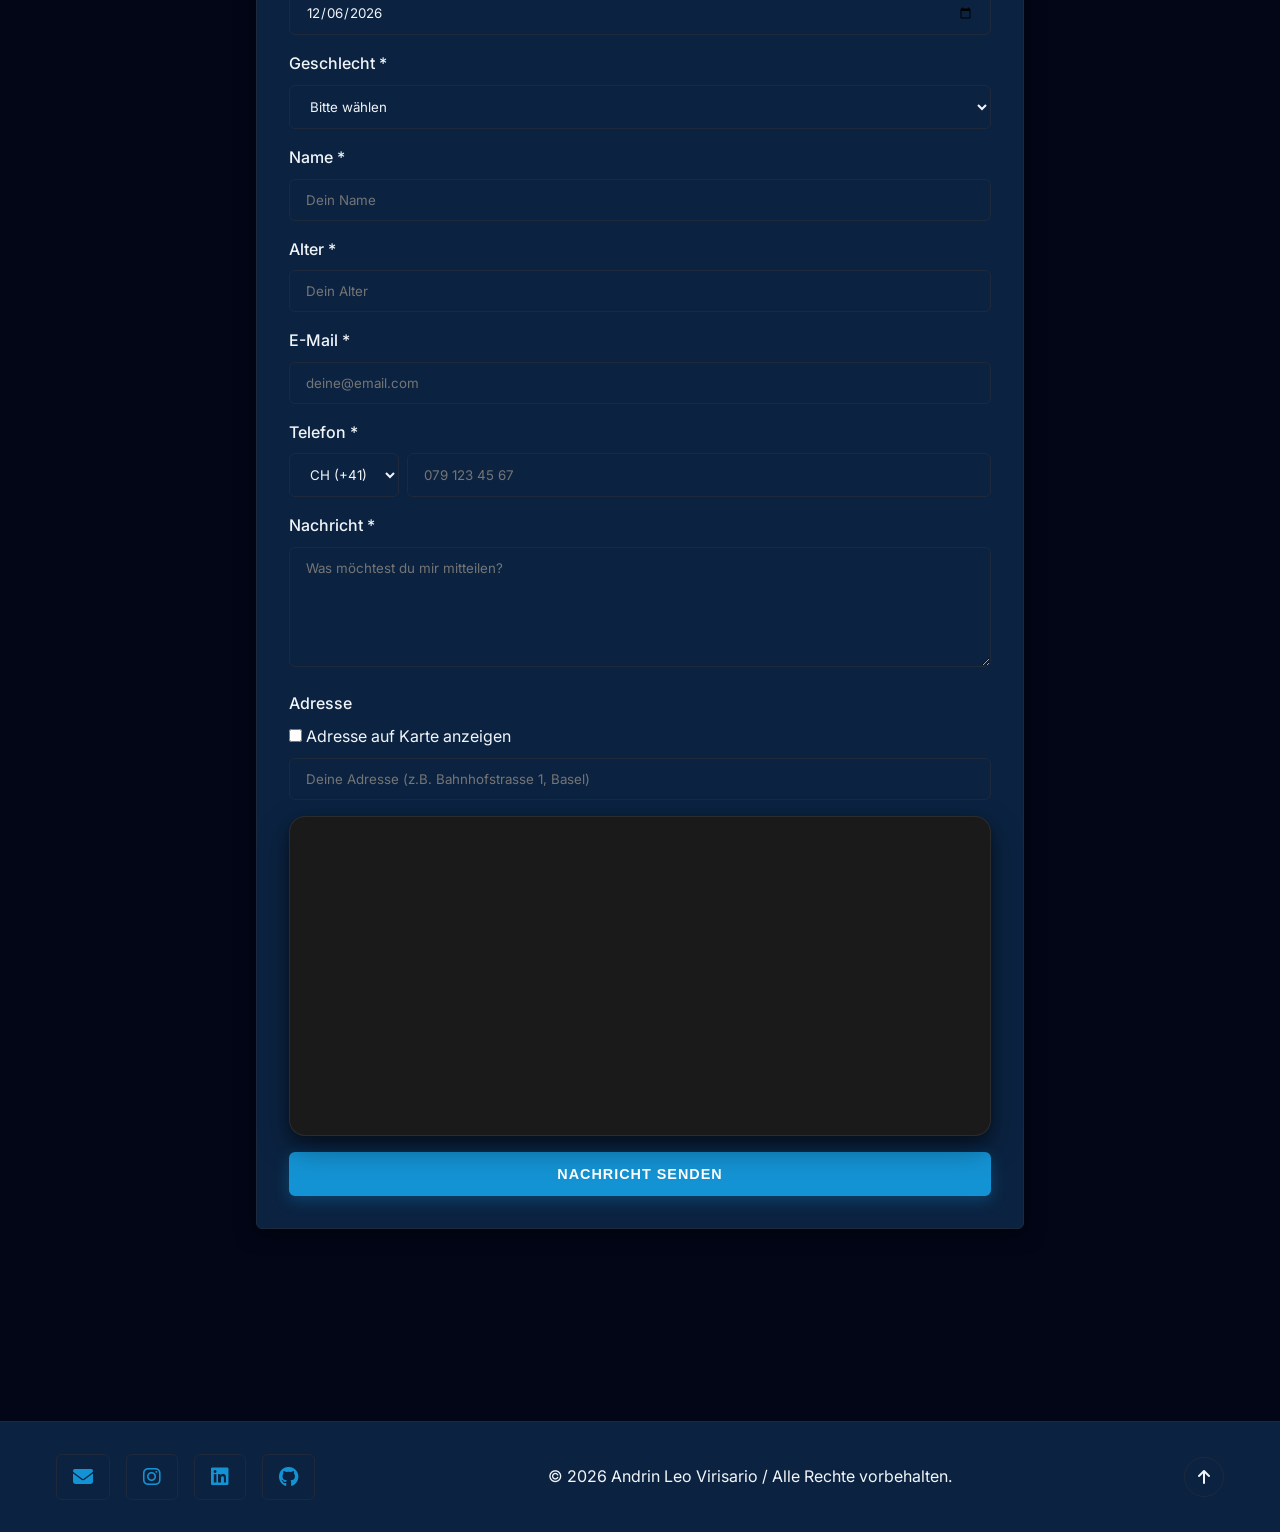
==== commit 994cd89a: "update: assets/images/icons/logo.png" ====
--- a/index.html
+++ b/index.html
@@ -318,7 +318,8 @@
         <div class="container container--narrow">
           <h2 class="section__title reveal">Kontakt</h2>
           <p class="section__subtitle reveal">
-            Ich freue mich über deine Nachricht
+            Ich freue mich über deine Nachricht!<br />
+            Die mit * markierten Felder sind Pflichtfelder
           </p>
 
           <form class="contact-form reveal" id="contactForm" novalidate>
@@ -442,6 +443,7 @@
               id="address"
               name="address"
               placeholder="Deine Adresse (z.B. Bahnhofstrasse 1, Basel)"
+              pattern="^[a-zA-Z0-9äöüÄÖÜß\s,.'-]+$"
             />
           </div>
 
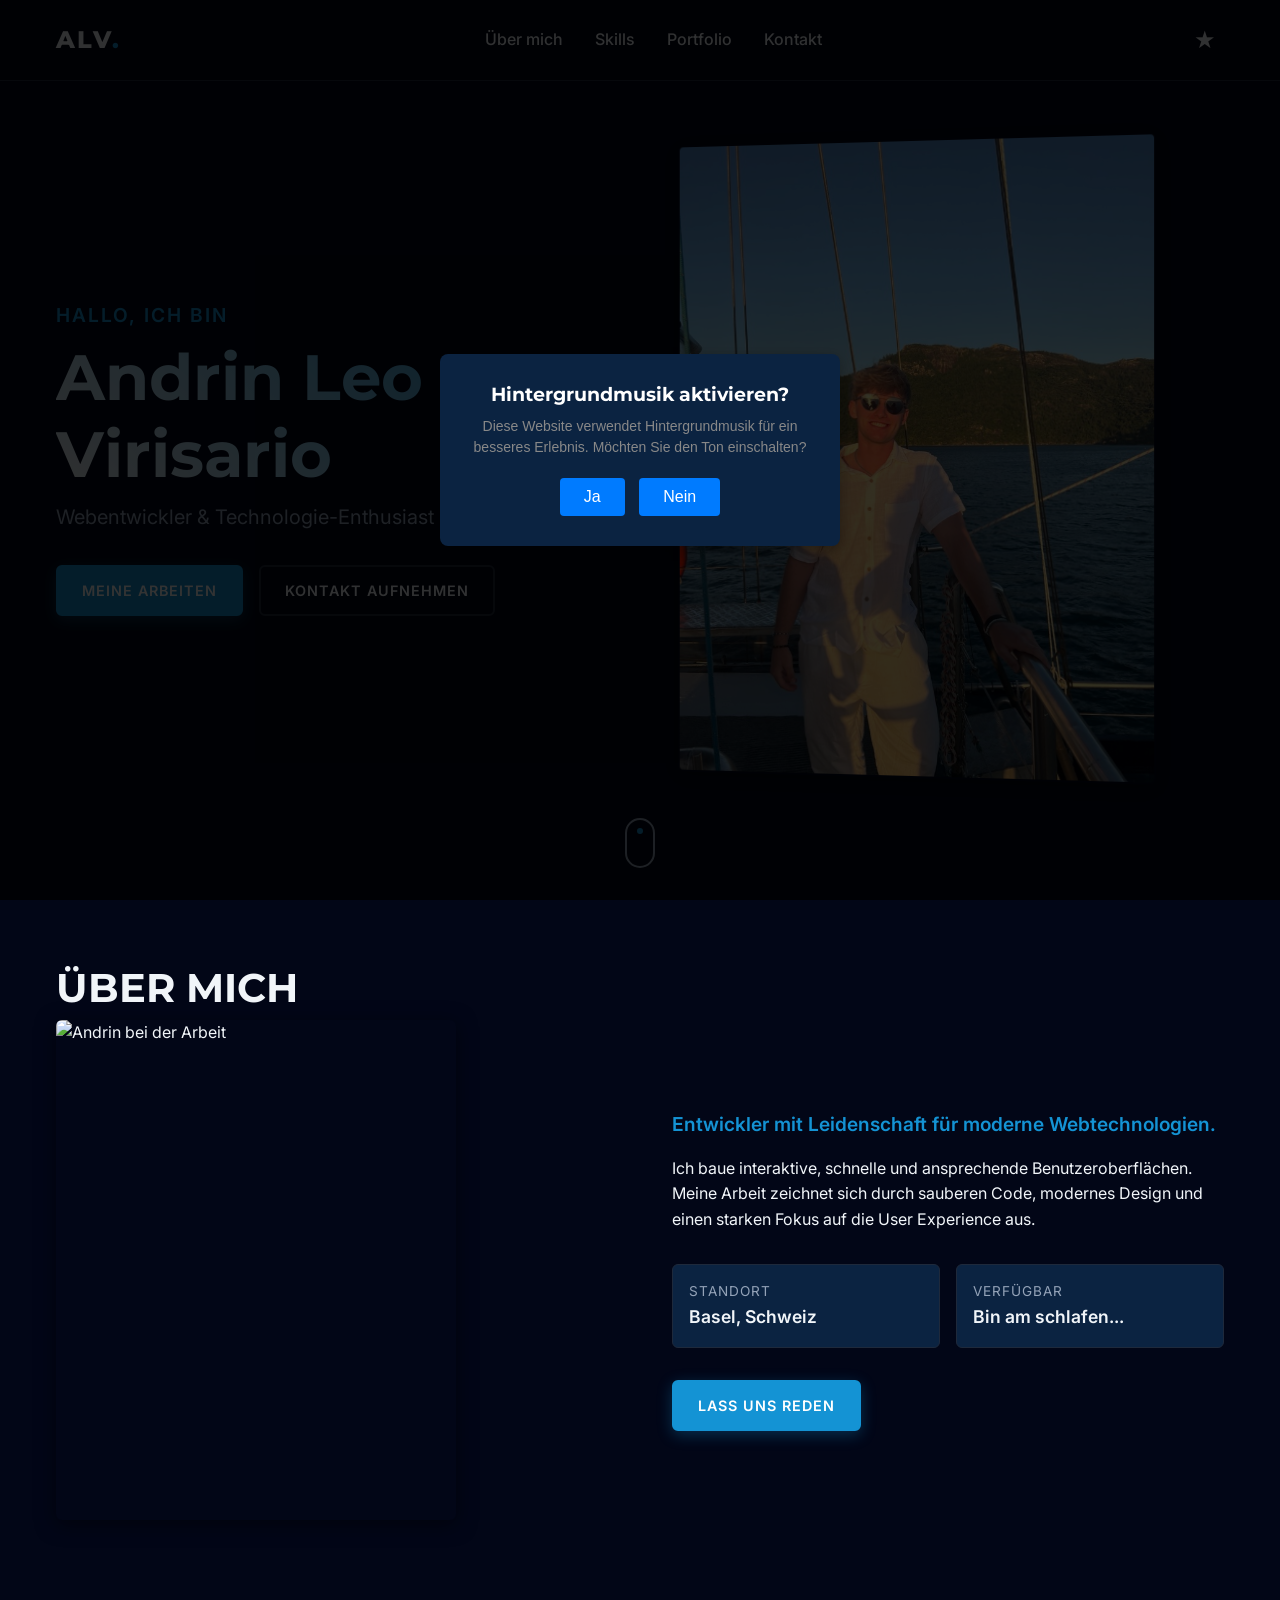
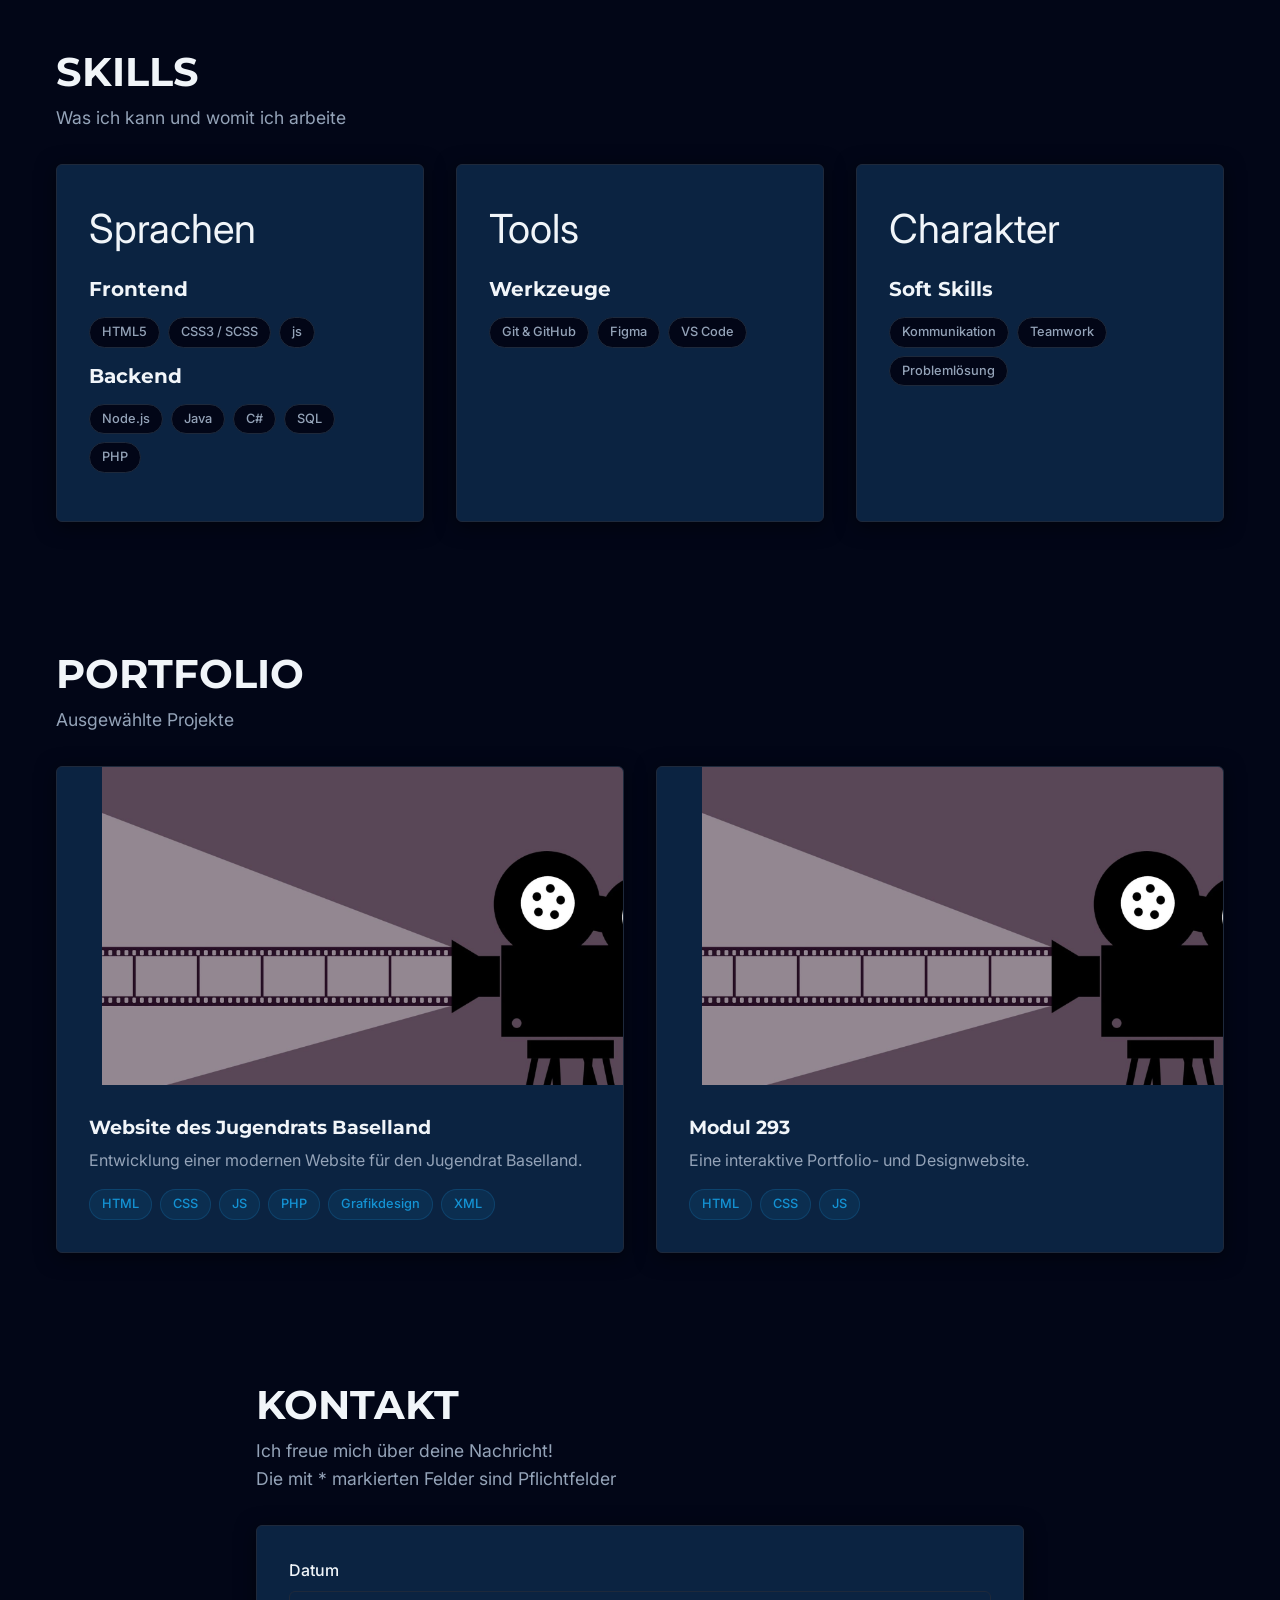
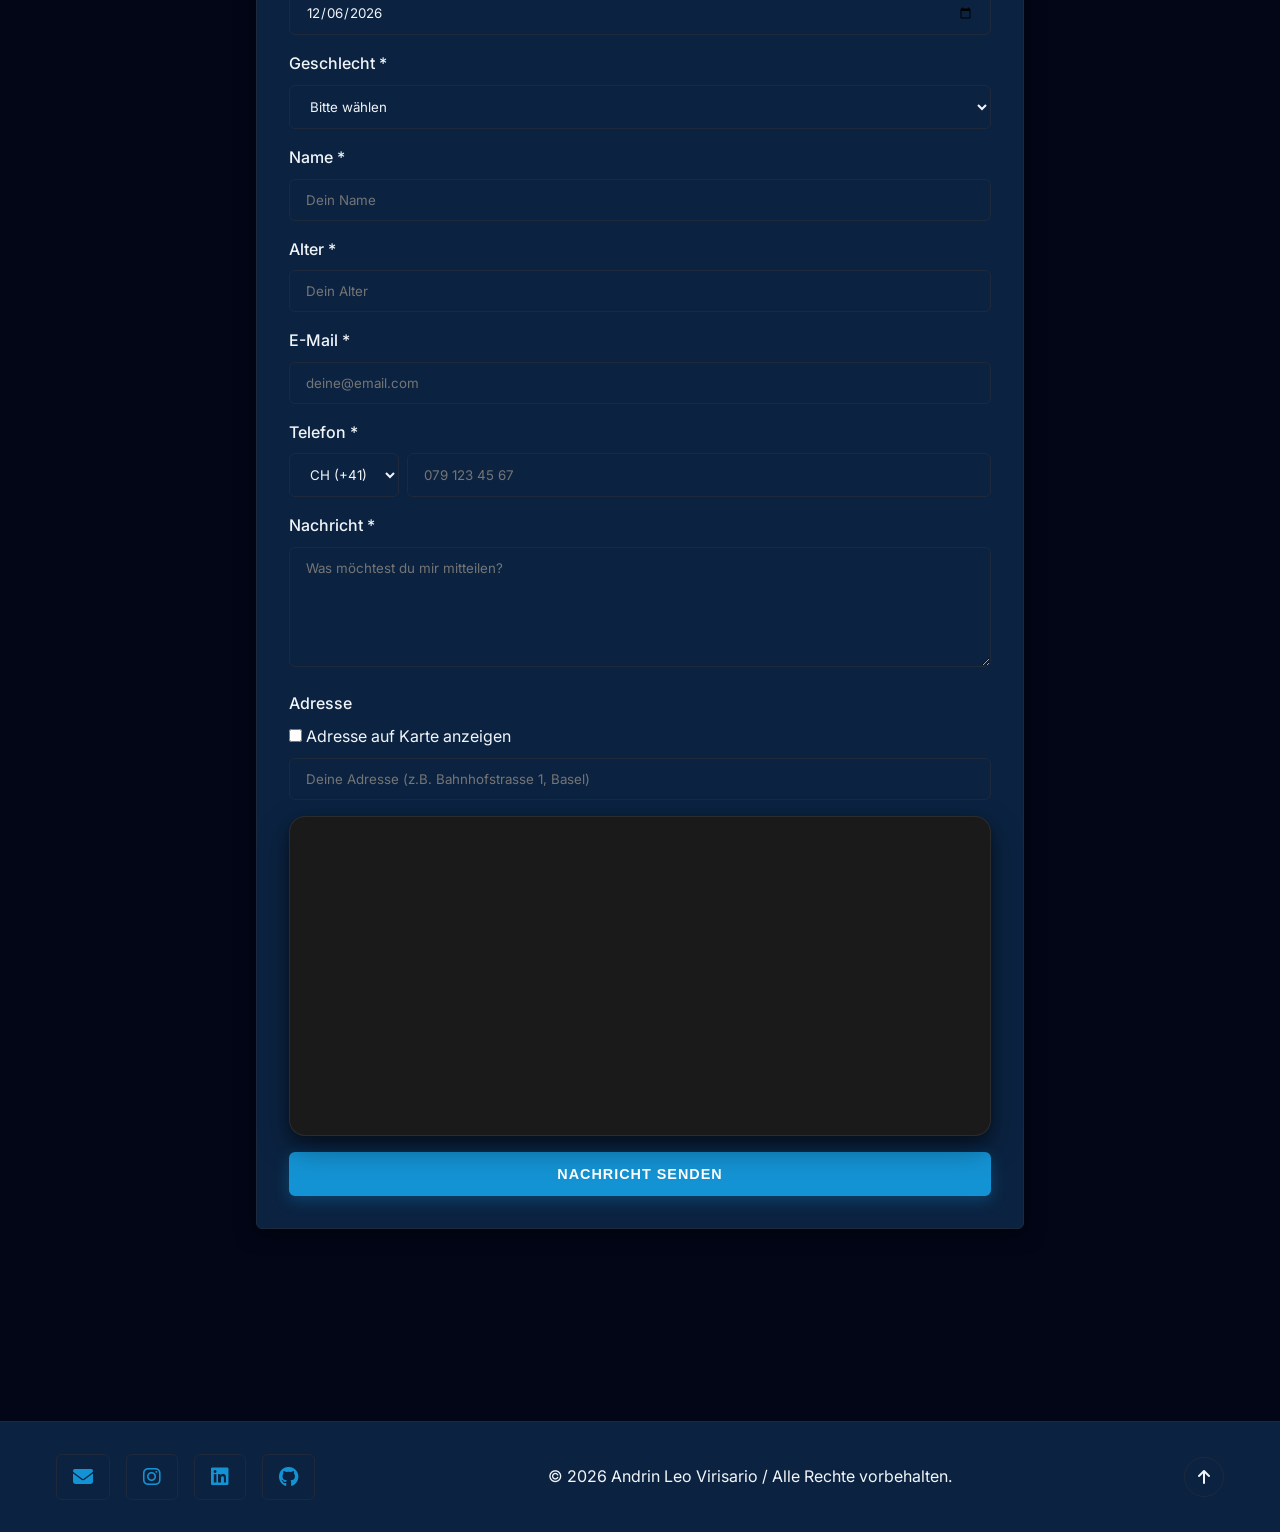
==== commit 5886aded: "feat: Add PWA support and improve accessibility" ====
--- a/index.html
+++ b/index.html
@@ -3,6 +3,9 @@
   <head>
     <meta charset="UTF-8" />
     <meta name="viewport" content="width=device-width, initial-scale=1.0" />
+    <meta name="referrer" content="strict-origin-when-cross-origin" />
+    <meta name="theme-color" content="#020617" />
+
     <meta
       name="description"
       content="Portrait Website über Andrin Leo Virisario"
@@ -11,10 +14,14 @@
 
     <meta property="og:title" content="Andrin Leo Virisario | Portfolio" />
     <meta property="og:description" content="Die Maschine aus der Schweiz!" />
-    <meta property="og:image" content="assets/images/icons/og-image.jpg" />
+    <meta property="og:image" content="https://andrinlv.github.io/Modul293/images/icons/og-image.jpg" />
     <meta property="og:type" content="website" />
 
-    <title>Andrin Leo Virisario</title>
+    <title>Andrin Leo Virisario | Portfolio</title>
+
+    <link rel="manifest" href="manifest.json" />
+
+    <link rel="canonical" href="https://andrinlv.github.io/Modul293/" />
 
     <link rel="preconnect" href="https://fonts.googleapis.com" />
     <link rel="preconnect" href="https://fonts.gstatic.com" crossorigin />
@@ -27,7 +34,7 @@
       href="https://cdnjs.cloudflare.com/ajax/libs/font-awesome/6.4.0/css/all.min.css"
     />
 
-    <link rel="icon" href="assets/images/icons/logo.png" />
+    <link rel="icon" href="assets/images/icons/favicon.ico" />
 
     <link rel="stylesheet" href="css/base.css" />
     <link rel="stylesheet" href="css/layout.css" />
@@ -36,6 +43,23 @@
     <link rel="stylesheet" href="css/animations.css" />
     <link rel="stylesheet" href="css/responsive.css" />
     <link rel="stylesheet" href="css/music.css" />
+
+    <script type="application/ld+json">
+    {
+      "@context": "https://schema.org",
+      "@type": "Person",
+      "name": "Andrin Leo Virisario",
+      "url": "https://andrinlv.github.io/Modul293/",
+      "image": "https://andrinlv.github.io/Modul293/images/icons/og-image.jpg",
+      "sameAs": [
+        "https://www.linkedin.com/in/andrinlv/",
+        "https://www.instagram.com/andrinlv/",
+        "https://github.com/andrinlv"
+      ]
+    }
+
+</script>
+
   </head>
 
   <body data-theme="dark">
@@ -226,6 +250,8 @@
                   autoplay
                   loop
                   muted
+                  preload="none"
+                  poster="assets/images/projects/project1-poster.jpg"
                 >
                   Video wird von deinem Browser nicht unterstützt.
                 </video>
@@ -238,7 +264,7 @@
                     >Live ansehen</a
                   >
                   <a
-                    href="https://github.com/dein-benutzername/projekt-repo"
+                    href="https://github.com/andrinlv/projekt-repo"
                     class="btn btn--ghost btn--small"
                     target="_blank"
                     rel="noopener noreferrer"
@@ -274,6 +300,8 @@
                   autoplay
                   loop
                   muted
+                  preload="none"
+                  poster="assets/images/projects/project2-poster.jpg"
                 >
                   Video wird von deinem Browser nicht unterstützt.
                 </video>
@@ -322,7 +350,7 @@
             Die mit * markierten Felder sind Pflichtfelder
           </p>
 
-          <form class="contact-form reveal" id="contactForm" novalidate>
+          <form class="contact-form reveal" id="contactForm">
             <div class="form-group">
               <label class="form-label" for="date">Datum</label>
               <input
@@ -330,7 +358,6 @@
                 type="date"
                 id="date"
                 name="date"
-                aria-current="date"
               />
               <span class="form-error" aria-live="polite"></span>
             </div>
@@ -394,6 +421,7 @@
 
               <div class="phone-input-group">
                 <select
+                  aria-label="Ländervorwahl"
                   class="form-input form-input--country"
                   id="country"
                   name="country"
@@ -445,31 +473,31 @@
               placeholder="Deine Adresse (z.B. Bahnhofstrasse 1, Basel)"
               pattern="^[a-zA-Z0-9äöüÄÖÜß\s,.'-]+$"
             />
-          </div>
-
-            <div class="form-group">
-              <div class="map-card">
-                <iframe
-                  id="mapIframe"
-                  src="https://maps.google.com/maps?q=Schweiz&output=embed"
-                  allowfullscreen
-                  loading="lazy"
-                  referrerpolicy="no-referrer-when-downgrade"
-                  title="Google Maps Standort"
-                ></iframe>
+            </div>
+
+              <div class="form-group">
+                <div class="map-card">
+                  <iframe
+                    id="mapIframe"
+                    src="https://maps.google.com/maps?q=Basel,%20Schweiz&t=&z=13&ie=UTF8&iwloc=&output=embed"
+                    allowfullscreen
+                    loading="lazy"
+                    referrerpolicy="no-referrer-when-downgrade"
+                    title="Google Maps Standort"
+                  ></iframe>
+                </div>
               </div>
-            </div>
-
-            <button
-              class="btn btn--primary btn--full"
-              type="submit"
-              id="submitBtn"
-            >
-              Nachricht senden
-            </button>
-            <p class="form-success" id="formSuccess" aria-live="polite" hidden>
-              Danke! Ich melde mich bald.
-            </p>
+
+              <button
+                class="btn btn--primary btn--full"
+                type="submit"
+                id="submitBtn"
+              >
+                Nachricht senden
+              </button>
+              <p class="form-success" id="formSuccess" aria-live="polite" hidden>
+                Danke! Ich melde mich bald.
+              </p>
           </form>
       </section>
     </main>
@@ -514,7 +542,7 @@
         </div>
 
         <p class="site-footer__copy">
-          &copy; <span id="currentYear"></span> Andrin Leo Virisario / Alle
+          © <span id="currentYear"></span> Andrin Leo Virisario / Alle
           Rechte vorbehalten.
         </p>
         <a
@@ -529,4 +557,4 @@
 
     <script type="module" src="js/main.js"></script>
   </body>
-</html>
+</html>
--- a/css/base.css
+++ b/css/base.css
@@ -3,12 +3,12 @@
   --color-bg: #f8fafc;
   --color-text: #0f172a;
   --color-text-muted: #475569;
-  
+
   /* Farben */
   --color-primary: #1493d4; /* Leuchtendes Cyan/Blau */
   --color-primary-dark: #0b7bb5;
   --color-secondary: #0b2341; /* Dunkelblau */
-  
+
   --color-surface: #ffffff;
   --color-border: #e2e8f0;
   --color-error: #ef4444;
@@ -31,7 +31,7 @@
   --transition: all 0.3s ease;
 }
 
-[data-theme="dark"] { 
+[data-theme='dark'] {
   /* Dunkles Theme */
   --color-bg: #020617; /* Schwarz/Tiefblau */
   --color-text: #f1f5f9;
@@ -61,7 +61,10 @@
   transition: background-color var(--transition), color var(--transition);
 }
 
-h1, h2, h3, h4 {
+h1,
+h2,
+h3,
+h4 {
   font-family: var(--font-heading);
   line-height: 1.2;
   color: var(--color-text);
@@ -79,6 +82,6 @@
   display: block;
 }
 
-ul[role="list"] {
+ul[role='list'] {
   list-style: none;
-}+}
